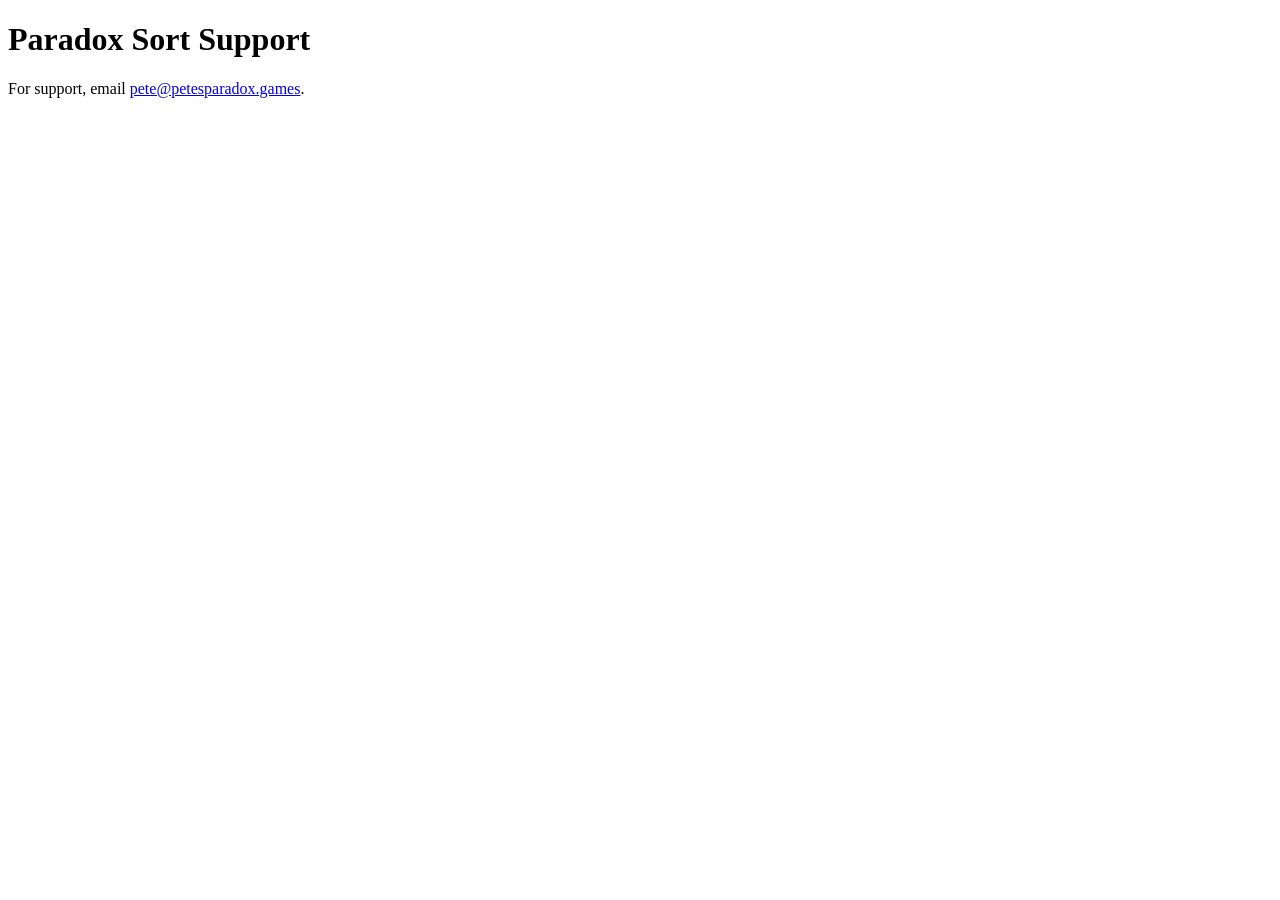
==== paradox-sort/index.html @ 42280510 "Create Paradox Sort support destination" ====
<!doctype html><html lang="en"><head><meta charset="utf-8"><title>Paradox Sort Support</title></head><body><h1>Paradox Sort Support</h1><p>For support, email <a href="mailto:pete@petesparadox.games">pete@petesparadox.games</a>.</p></body></html>
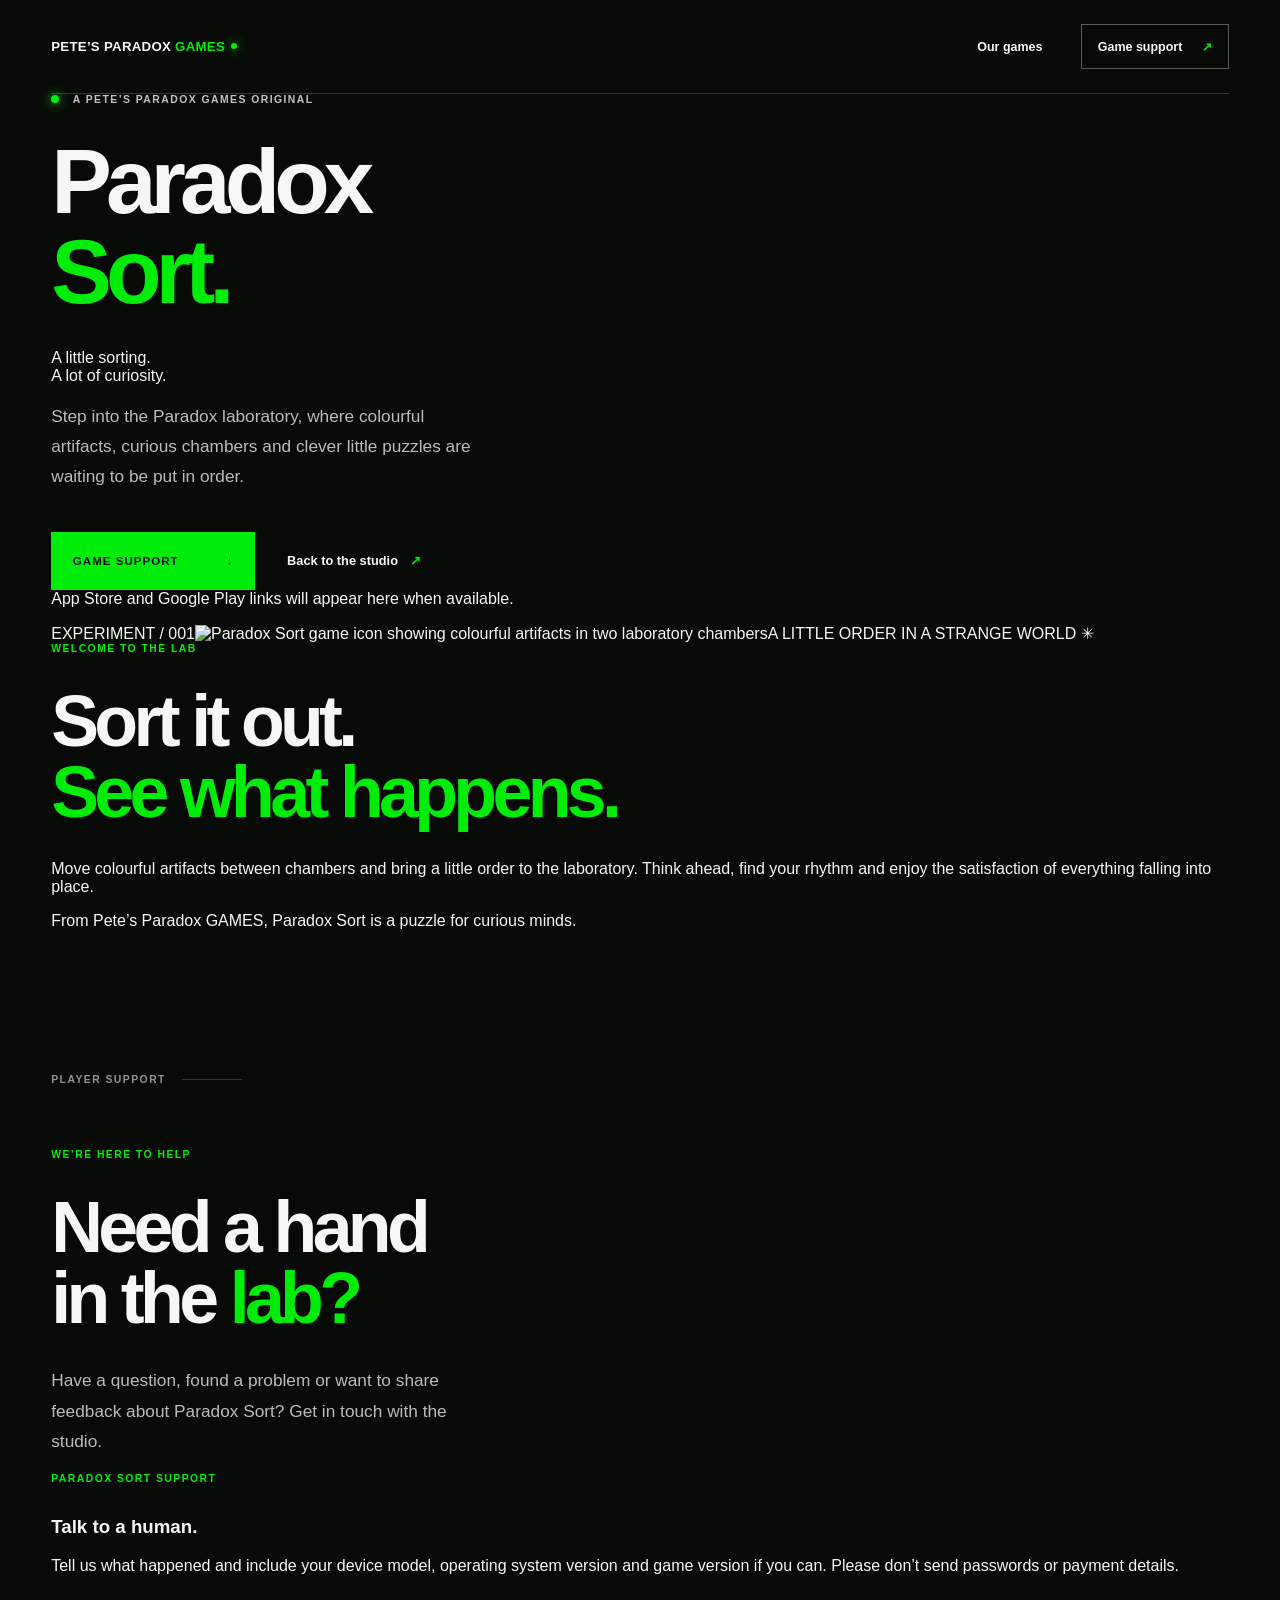
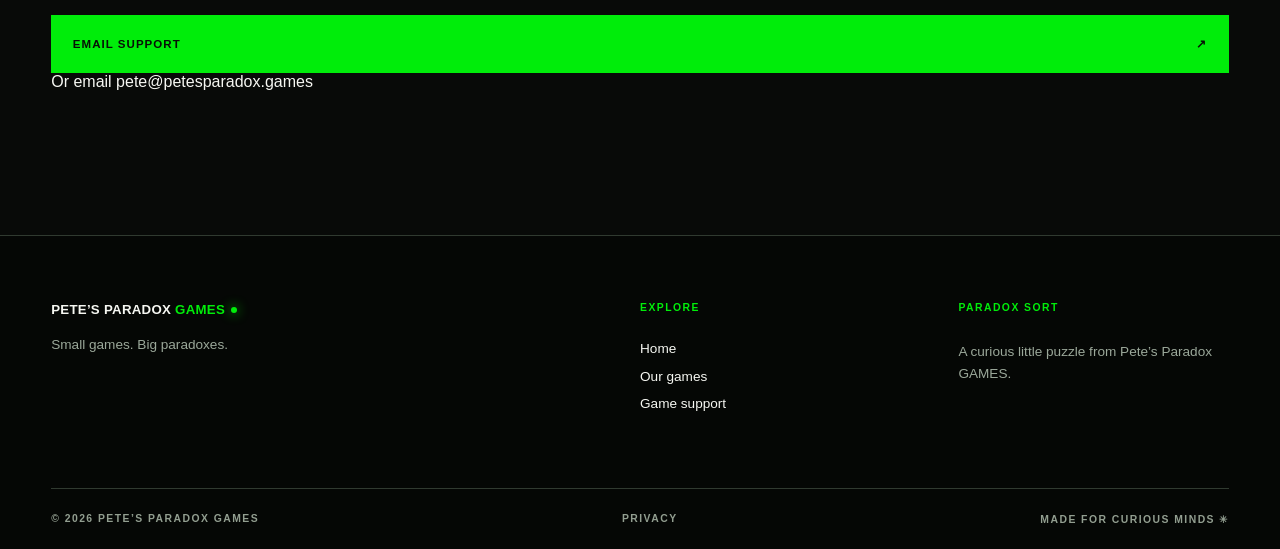
==== commit 6645d206: "Add Paradox Sort game and support page" ====
--- a/paradox-sort/index.html
+++ b/paradox-sort/index.html
@@ -1 +1,15 @@
-<!doctype html><html lang="en"><head><meta charset="utf-8"><title>Paradox Sort Support</title></head><body><h1>Paradox Sort Support</h1><p>For support, email <a href="mailto:pete@petesparadox.games">pete@petesparadox.games</a>.</p></body></html>
+<!doctype html>
+<html lang="en"><head>
+<meta charset="utf-8"><meta name="viewport" content="width=device-width,initial-scale=1">
+<title>Paradox Sort — Game &amp; Support | Pete’s Paradox GAMES</title>
+<meta name="description" content="Discover Paradox Sort, a colourful sorting puzzle game from Pete’s Paradox GAMES. Find game support and contact the studio.">
+<meta name="theme-color" content="#080a08"><link rel="canonical" href="https://petesparadox.games/paradox-sort/">
+<link rel="icon" type="image/png" sizes="192x192" href="/favicon.png"><link rel="apple-touch-icon" href="/apple-touch-icon.png">
+<meta property="og:type" content="website"><meta property="og:site_name" content="Pete’s Paradox GAMES"><meta property="og:title" content="Paradox Sort — Game &amp; Support"><meta property="og:description" content="A little sorting. A lot of curiosity. Discover Paradox Sort."><meta property="og:url" content="https://petesparadox.games/paradox-sort/"><meta property="og:image" content="https://petesparadox.games/paradox-sort-icon.png"><meta name="twitter:card" content="summary_large_image">
+<link rel="stylesheet" href="/style.css"><script src="/app.js" defer></script></head>
+<body><a class="skip" href="#main">Skip to content</a>
+<header class="header wrap"><a class="brand" href="/" aria-label="Pete’s Paradox GAMES, home">PETE’S PARADOX <span>GAMES</span><i aria-hidden="true"></i></a><nav aria-label="Main navigation"><a href="/#games">Our games</a><a class="nav-contact" href="#support">Game support <span aria-hidden="true">↗</span></a></nav></header>
+<main id="main"><section class="game-hero wrap"><div class="game-hero-copy"><p class="eyebrow"><span class="dot"></span> A PETE’S PARADOX GAMES ORIGINAL</p><h1>Paradox<br><em>Sort.</em></h1><p class="game-tagline">A little sorting.<br>A lot of curiosity.</p><p class="section-copy">Step into the Paradox laboratory, where colourful artifacts, curious chambers and clever little puzzles are waiting to be put in order.</p><div class="hero-actions"><a class="button primary" href="#support">GAME SUPPORT <span aria-hidden="true">↓</span></a><a class="text-link" href="/#games">Back to the studio <span aria-hidden="true">↗</span></a></div><p class="store-note">App Store and Google Play links will appear here when available.</p></div><div class="game-art"><span class="game-art-label">EXPERIMENT / 001</span><img src="/paradox-sort-icon.png" width="1024" height="1024" alt="Paradox Sort game icon showing colourful artifacts in two laboratory chambers"><span class="game-art-bottom">A LITTLE ORDER IN A STRANGE WORLD <span aria-hidden="true">✳</span></span></div></section>
+<section class="game-about"><div class="wrap game-about-grid"><div><p class="eyebrow green">WELCOME TO THE LAB</p><h2>Sort it out.<br><em>See what happens.</em></h2></div><div class="game-description"><p>Move colourful artifacts between chambers and bring a little order to the laboratory. Think ahead, find your rhythm and enjoy the satisfaction of everything falling into place.</p><p>From Pete’s Paradox GAMES, Paradox Sort is a puzzle for curious minds.</p></div></div></section>
+<section id="support" class="section wrap support-grid"><div><div class="section-index"><span>PLAYER SUPPORT</span><span class="line"></span></div><p class="eyebrow green">WE’RE HERE TO HELP</p><h2>Need a hand<br>in the <em>lab?</em></h2><p class="section-copy">Have a question, found a problem or want to share feedback about Paradox Sort? Get in touch with the studio.</p></div><div class="support-card"><p class="eyebrow green">PARADOX SORT SUPPORT</p><h3>Talk to a human.</h3><p>Tell us what happened and include your device model, operating system version and game version if you can. Please don’t send passwords or payment details.</p><a class="button primary full" href="mailto:pete@petesparadox.games?subject=Paradox%20Sort%20Support">EMAIL SUPPORT <span aria-hidden="true">↗</span></a><p class="support-address">Or email <a href="mailto:pete@petesparadox.games">pete@petesparadox.games</a></p></div></section></main>
+<footer><div class="wrap footer-top"><div><a class="brand" href="/">PETE’S PARADOX <span>GAMES</span><i aria-hidden="true"></i></a><p>Small games. Big paradoxes.</p></div><div><p class="footer-label">EXPLORE</p><a href="/">Home</a><a href="/#games">Our games</a><a href="#support">Game support</a></div><div><p class="footer-label">PARADOX SORT</p><p class="muted">A curious little puzzle from Pete’s Paradox GAMES.</p></div></div><div class="wrap footer-bottom"><span>© 2026 PETE’S PARADOX GAMES</span><a href="/privacy.html">PRIVACY</a><span>MADE FOR CURIOUS MINDS ✳</span></div></footer></body></html>
--- a/style.css
+++ b/style.css
@@ -0,0 +1,16 @@
+:root{color-scheme:dark;--bg:#080a08;--panel:#111511;--ink:#f6f7f2;--muted:#a4ada2;--green:#00ed0a;--line:#303a30;--space:clamp(5rem,10vw,10rem);--ease:cubic-bezier(.2,.7,.2,1)}*{box-sizing:border-box}html{scroll-behavior:smooth}body{margin:0;background:var(--bg);color:var(--ink);font-family:Arial,Helvetica,sans-serif}a{color:inherit;text-decoration:none}button,input,textarea,select{font:inherit}a:focus-visible,button:focus-visible,input:focus-visible,textarea:focus-visible,select:focus-visible{outline:3px solid var(--green);outline-offset:4px}.skip{position:absolute;left:1rem;top:-5rem;background:var(--green);color:#000;padding:1rem;z-index:5}.skip:focus{top:1rem}.wrap{width:min(1400px,calc(100% - 8vw));margin:auto}.header{height:94px;display:flex;align-items:center;justify-content:space-between;border-bottom:1px solid var(--line);gap:2rem}.brand{font-weight:900;font-size:.83rem;letter-spacing:.02em;white-space:nowrap}.brand span{color:var(--green)}.brand i{display:inline-block;width:6px;height:6px;background:var(--green);border-radius:50%;margin:0 0 .1rem .4rem;box-shadow:0 0 12px var(--green)}nav{display:flex;align-items:center;gap:2.4rem;font-size:.78rem;font-weight:700}nav a{transition:color .2s}nav a:hover,.text-link:hover{color:var(--green)}.nav-contact{border:1px solid #526052;padding:.85rem 1rem}.nav-contact span{color:var(--green);margin-left:1rem}.hero{min-height:690px;display:grid;grid-template-columns:1fr 1.08fr;align-items:center;gap:3rem;position:relative;padding:5rem 0 7rem}.eyebrow,.section-index,.card-top,.hero-foot,.art-label,.art-bottom,.footer-label,.footer-bottom{font-size:.65rem;font-weight:800;letter-spacing:.14em}.eyebrow{color:#bdc7ba;margin:0 0 2rem}.dot{display:inline-block;width:8px;height:8px;background:var(--green);border-radius:50%;margin-right:.6rem;box-shadow:0 0 12px var(--green)}h1,h2,p{margin-top:0}h1,h2{letter-spacing:-.065em;line-height:.99;font-weight:900}h1{font-size:clamp(3.9rem,7.1vw,7.5rem);margin-bottom:2rem}h2{font-size:clamp(3.1rem,5.6vw,6.2rem);margin-bottom:2rem}h1 em,h2 em{font-style:normal;color:var(--green)}.lead{font-size:clamp(1.1rem,1.5vw,1.35rem);color:#bdc7ba;line-height:1.6}.hero-actions{display:flex;align-items:center;gap:2rem;margin-top:2.5rem;flex-wrap:wrap}.button{border:0;min-height:58px;padding:1rem 1.35rem;display:inline-flex;align-items:center;justify-content:space-between;gap:3rem;font-size:.72rem;letter-spacing:.09em;font-weight:900;cursor:pointer;transition:transform .2s var(--ease),box-shadow .2s}.button:hover{transform:translateY(-2px);box-shadow:0 0 25px #00ed0a40}.primary{background:var(--green);color:#071007}.text-link{font-size:.8rem;font-weight:700;transition:color .2s}.text-link span{margin-left:.5rem;color:var(--green)}.hero-art{position:relative;background:#000;border:1px solid #273327;box-shadow:0 0 80px #00ed0a0b;min-width:0}.hero-art:before,.hero-art:after{content:"";position:absolute;width:16px;height:16px;border-color:var(--green);z-index:1}.hero-art:before{top:-1px;left:-1px;border-top:2px solid;border-left:2px solid}.hero-art:after{bottom:-1px;right:-1px;border-bottom:2px solid;border-right:2px solid}.hero-art img{width:100%;height:auto;display:block}.art-label,.art-bottom{position:absolute;left:1.2rem;right:1.2rem;display:flex;justify-content:space-between;color:#748373;font-size:.55rem}.art-label{top:1.2rem}.art-label span:last-child{color:var(--green)}.art-bottom{bottom:1.2rem}.art-bottom span:last-child{color:var(--green);font-size:1.2rem}.hero-foot{position:absolute;bottom:2rem;left:0;right:0;display:flex;justify-content:space-between;color:#899487}.ticker{overflow:hidden;background:var(--green);color:#071007;padding:1rem 0;white-space:nowrap;font-size:.7rem;letter-spacing:.16em;font-weight:900}.ticker div{width:max-content;word-spacing:.3rem}.ticker b{font-size:1rem;margin:0 2.5rem}.section{padding-top:var(--space);padding-bottom:var(--space)}.section-index{display:flex;align-items:center;gap:1rem;color:#8b998a;margin-bottom:4rem}.line{height:1px;background:var(--line);width:60px}.green{color:var(--green)}.about{display:grid;grid-template-columns:.5fr 1.3fr .7fr;gap:3rem;align-items:start}.about-copy{padding-top:6rem;color:#b8c2b6;line-height:1.8;font-size:1.05rem}.about-copy .text-link{display:inline-block;color:var(--ink);margin-top:1rem}.newsletter{background:#101610;border-block:1px solid #243024}.newsletter-grid,.contact{display:grid;grid-template-columns:1fr 1fr;gap:clamp(3rem,10vw,10rem)}.section-copy{max-width:440px;color:#b5c0b3;font-size:1.08rem;line-height:1.75}.form-card{background:#0b0e0b;border:1px solid #344134;padding:clamp(1.5rem,3vw,2.8rem);align-self:start}.card-top{display:flex;justify-content:space-between;color:#90a08e;padding-bottom:1.5rem;border-bottom:1px solid var(--line);margin-bottom:2rem}.card-top span:last-child{color:var(--green);font-size:1rem}label{display:block;font-size:.76rem;font-weight:700;margin:1.1rem 0 .65rem}label span{font-weight:400;color:#899487}input,select,textarea{width:100%;border:1px solid #3b493a;background:#141a14;color:var(--ink);padding:1rem;border-radius:0}input::placeholder{color:#849081}textarea{resize:vertical}.full{width:100%;margin-top:1.5rem}.form-note,.status{color:#a6b2a3;font-size:.75rem;line-height:1.6;margin:1rem 0 0}.status:empty{display:none}.two{display:grid;grid-template-columns:1fr 1fr;gap:1rem}.trap{position:absolute;left:-10000px;width:1px;height:1px;overflow:hidden}.contact-mark{font-size:8rem;color:var(--green);line-height:1;margin-top:3rem}.contact-card{background:#101510}footer{background:#050705;border-top:1px solid var(--line)}.footer-top{display:grid;grid-template-columns:2fr 1fr 1fr;gap:3rem;padding-top:4rem;padding-bottom:4rem}.footer-top p{color:#9ba89a;font-size:.85rem;line-height:1.6;margin-top:1rem}.footer-top a:not(.brand){display:block;font-size:.85rem;margin:.8rem 0}.footer-top .footer-label{color:var(--green);font-size:.65rem;margin:0 0 1.5rem}.footer-bottom{border-top:1px solid var(--line);display:flex;justify-content:space-between;gap:1rem;padding-top:1.5rem;padding-bottom:1.5rem;color:#929e90}.privacy{max-width:900px}.privacy h1{font-size:clamp(4rem,9vw,7rem)}.prose{max-width:700px;color:#bdc7ba;line-height:1.8}.prose h2{font-size:1.5rem;letter-spacing:-.02em;color:var(--ink);margin:2.5rem 0 .8rem}@media(max-width:850px){.header{height:80px}nav{gap:1rem}nav a:not(.nav-contact){display:none}.hero{grid-template-columns:1fr;min-height:0;gap:3rem;padding:5rem 0 6rem}.hero-art{max-width:650px}.hero-foot span:nth-child(2){display:none}.about{grid-template-columns:1fr;gap:0}.about .section-index{margin-bottom:3rem}.about-copy{padding-top:1rem;max-width:560px}.newsletter-grid,.contact{grid-template-columns:1fr;gap:3rem}.contact-mark{display:none}.footer-top{grid-template-columns:1fr 1fr}.footer-top>div:first-child{grid-column:1/-1}}@media(max-width:480px){.wrap{width:calc(100% - 2.5rem)}.brand{font-size:.68rem}.nav-contact{padding:.7rem;font-size:.65rem}.nav-contact span{margin-left:.3rem}h1{font-size:clamp(3.2rem,13vw,4.8rem)}h2{font-size:clamp(3rem,12vw,4.5rem)}.hero{padding-top:4rem}.hero-actions{gap:1.5rem}.hero-foot{font-size:.55rem}.art-label,.art-bottom{font-size:.45rem}.two{grid-template-columns:1fr;gap:0}.footer-bottom{font-size:.55rem;flex-wrap:wrap}.footer-bottom span:last-child{display:none}}@media(prefers-reduced-motion:reduce){html{scroll-behavior:auto}*,*:before,*:after{transition:none!important;animation:none!important}}
+
+/* Motion decorates the approved logo as a whole, without altering its artwork. */
+@media (prefers-reduced-motion: no-preference) {
+  .hero-art { animation: signal-glow 4s ease-in-out infinite; }
+  .hero-art img { animation: logo-breathe 4s ease-in-out infinite; }
+  .art-bottom span:last-child { display: inline-block; animation: signal-spin 12s linear infinite; }
+  .ticker .ticker-track { animation: ticker-roll 28s linear infinite; }
+  .ticker:hover .ticker-track { animation-play-state: paused; }
+}
+.ticker .ticker-track { display: flex; width: max-content; }
+.ticker .ticker-group { display: block; flex: none; }
+@keyframes logo-breathe { 0%, 100% { transform: scale(1); } 50% { transform: scale(1.035); } }
+@keyframes signal-glow { 0%, 100% { box-shadow: 0 0 40px rgba(0,237,10,.04); border-color: #273327; } 50% { box-shadow: 0 0 65px rgba(0,237,10,.19); border-color: #286a2a; } }
+@keyframes signal-spin { to { transform: rotate(360deg); } }
+@keyframes ticker-roll { to { transform: translateX(-50%); } }
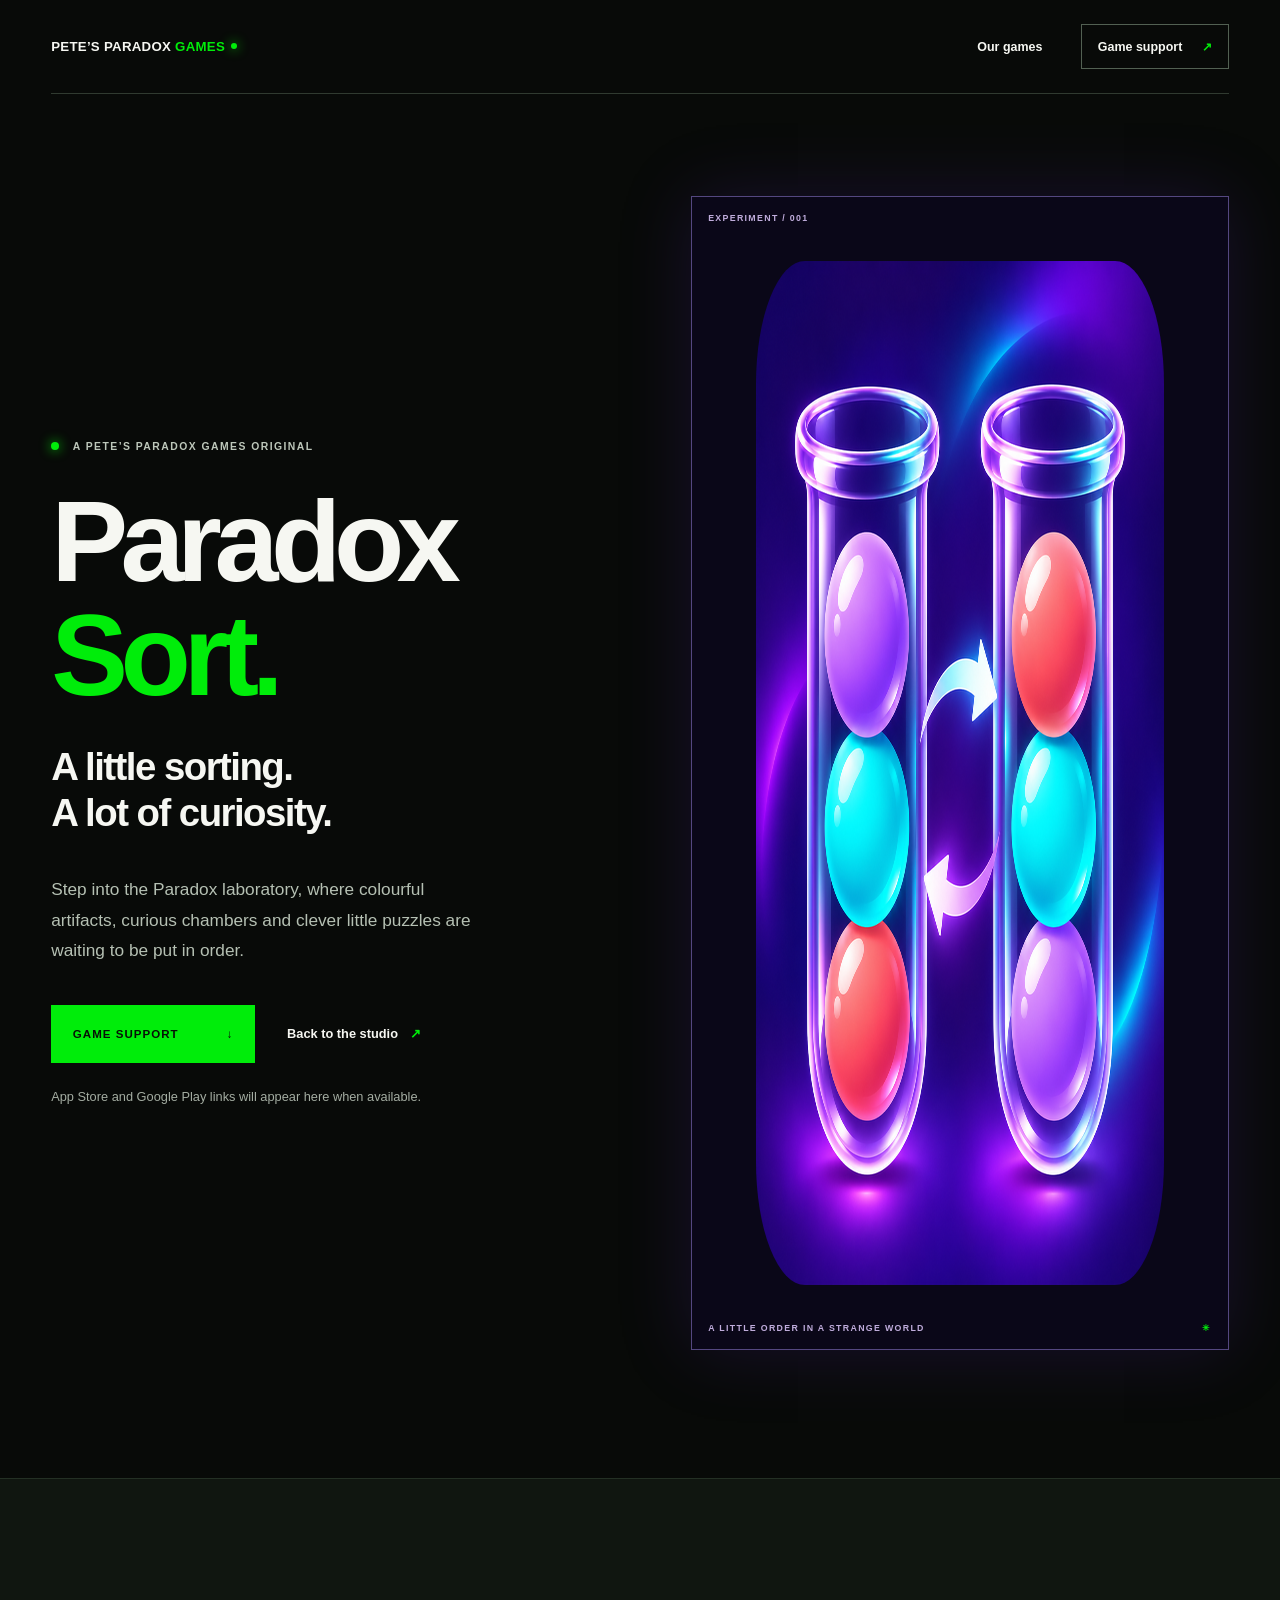
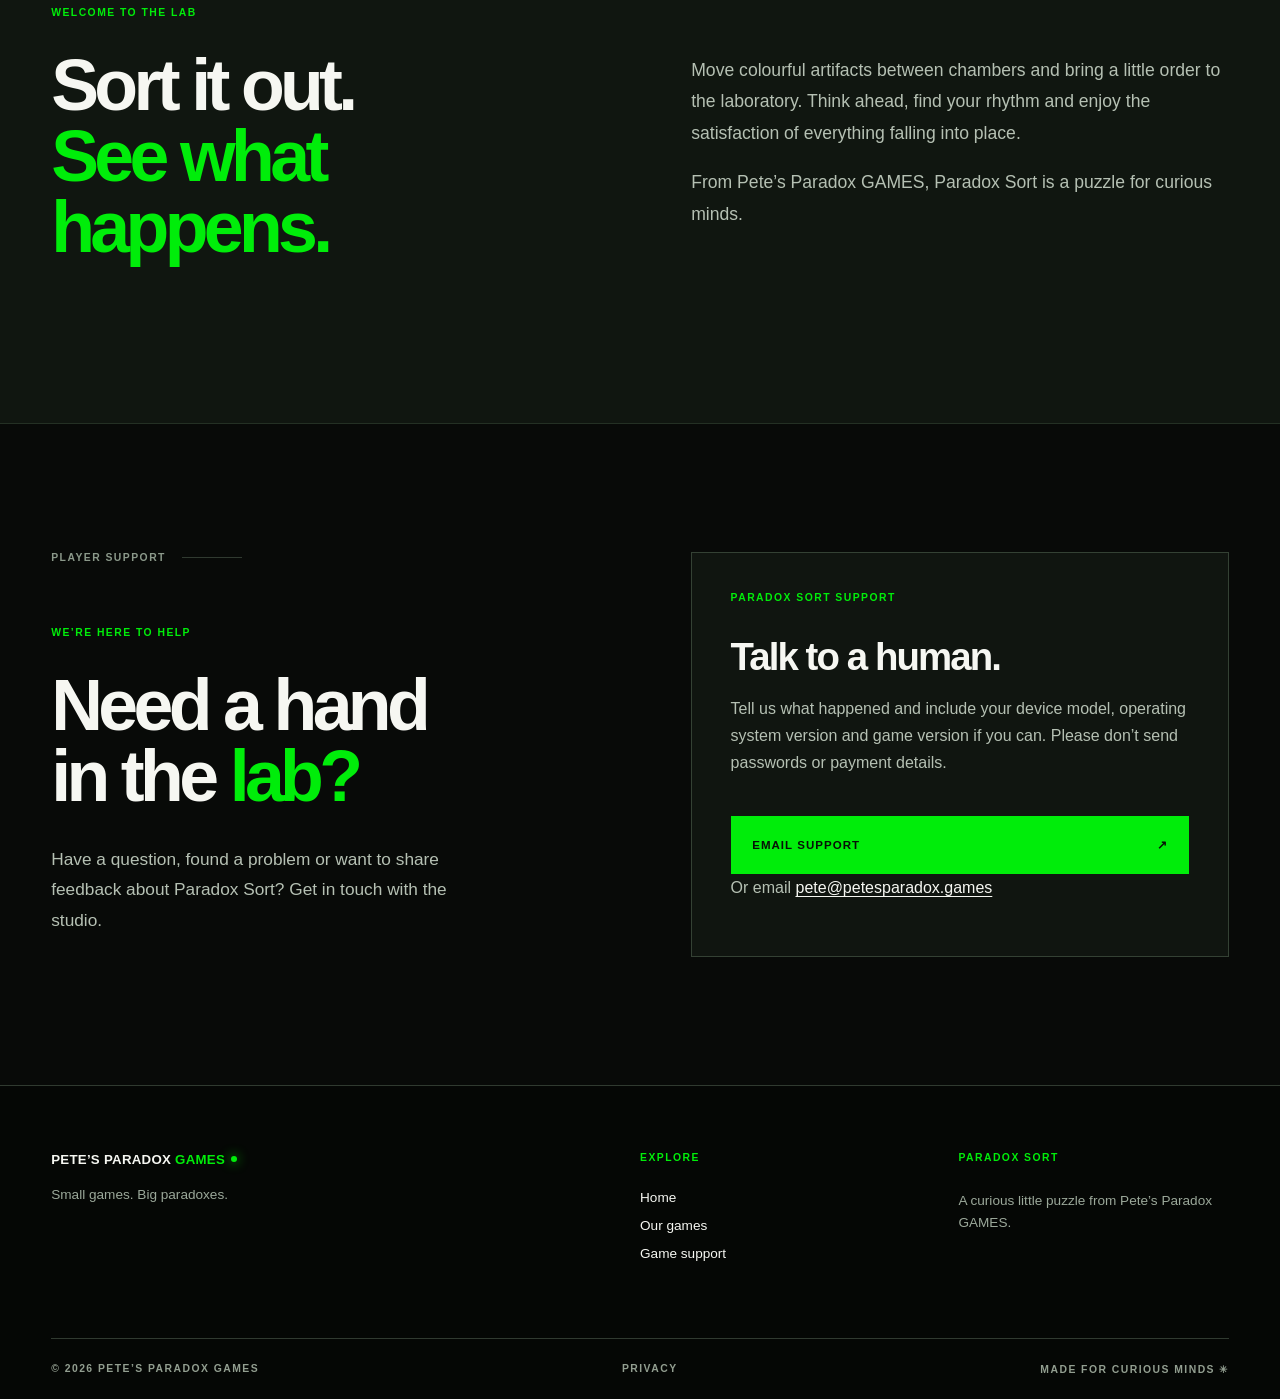
==== commit 46902bc3: "Refresh game page styling" ====
--- a/paradox-sort/index.html
+++ b/paradox-sort/index.html
@@ -6,7 +6,7 @@
 <meta name="theme-color" content="#080a08"><link rel="canonical" href="https://petesparadox.games/paradox-sort/">
 <link rel="icon" type="image/png" sizes="192x192" href="/favicon.png"><link rel="apple-touch-icon" href="/apple-touch-icon.png">
 <meta property="og:type" content="website"><meta property="og:site_name" content="Pete’s Paradox GAMES"><meta property="og:title" content="Paradox Sort — Game &amp; Support"><meta property="og:description" content="A little sorting. A lot of curiosity. Discover Paradox Sort."><meta property="og:url" content="https://petesparadox.games/paradox-sort/"><meta property="og:image" content="https://petesparadox.games/paradox-sort-icon.png"><meta name="twitter:card" content="summary_large_image">
-<link rel="stylesheet" href="/style.css"><script src="/app.js" defer></script></head>
+<link rel="stylesheet" href="/style.css?v=paradox-sort-1"><script src="/app.js" defer></script></head>
 <body><a class="skip" href="#main">Skip to content</a>
 <header class="header wrap"><a class="brand" href="/" aria-label="Pete’s Paradox GAMES, home">PETE’S PARADOX <span>GAMES</span><i aria-hidden="true"></i></a><nav aria-label="Main navigation"><a href="/#games">Our games</a><a class="nav-contact" href="#support">Game support <span aria-hidden="true">↗</span></a></nav></header>
 <main id="main"><section class="game-hero wrap"><div class="game-hero-copy"><p class="eyebrow"><span class="dot"></span> A PETE’S PARADOX GAMES ORIGINAL</p><h1>Paradox<br><em>Sort.</em></h1><p class="game-tagline">A little sorting.<br>A lot of curiosity.</p><p class="section-copy">Step into the Paradox laboratory, where colourful artifacts, curious chambers and clever little puzzles are waiting to be put in order.</p><div class="hero-actions"><a class="button primary" href="#support">GAME SUPPORT <span aria-hidden="true">↓</span></a><a class="text-link" href="/#games">Back to the studio <span aria-hidden="true">↗</span></a></div><p class="store-note">App Store and Google Play links will appear here when available.</p></div><div class="game-art"><span class="game-art-label">EXPERIMENT / 001</span><img src="/paradox-sort-icon.png" width="1024" height="1024" alt="Paradox Sort game icon showing colourful artifacts in two laboratory chambers"><span class="game-art-bottom">A LITTLE ORDER IN A STRANGE WORLD <span aria-hidden="true">✳</span></span></div></section>
--- a/style.css
+++ b/style.css
@@ -14,3 +14,26 @@
 @keyframes signal-glow { 0%, 100% { box-shadow: 0 0 40px rgba(0,237,10,.04); border-color: #273327; } 50% { box-shadow: 0 0 65px rgba(0,237,10,.19); border-color: #286a2a; } }
 @keyframes signal-spin { to { transform: rotate(360deg); } }
 @keyframes ticker-roll { to { transform: translateX(-50%); } }
+
+/* Paradox Sort feature and support page */
+.games-feature { border-top:1px solid var(--line); }
+.games-card { display:grid; grid-template-columns:minmax(180px, .65fr) 1.35fr; gap:clamp(2rem,6vw,6rem); align-items:center; background:#101510; border:1px solid #344134; padding:clamp(1.4rem,3vw,3rem); }
+.games-card img { display:block; width:100%; max-width:330px; border-radius:12%; }
+.games-card h2 { margin-bottom:1rem; }
+.games-card p:not(.eyebrow) { color:#b5c0b3; line-height:1.7; max-width:560px; }
+.game-hero { display:grid; grid-template-columns:1fr 1fr; gap:clamp(3rem,8vw,8rem); align-items:center; padding-top:clamp(4rem,8vw,8rem); padding-bottom:var(--space); }
+.game-hero h1 { font-size:clamp(4.5rem,9vw,9rem); }
+.game-tagline { font-size:clamp(1.6rem,3vw,2.5rem); font-weight:800; letter-spacing:-.04em; line-height:1.2; }
+.game-art { position:relative; background:#0a0718; border:1px solid #544780; padding:clamp(2.5rem,5vw,4rem); box-shadow:0 0 70px #6a31e42b; }
+.game-art img { display:block; width:100%; max-width:500px; margin:auto; border-radius:12%; }
+.game-art-label,.game-art-bottom { position:absolute; left:1rem; right:1rem; font-size:.55rem; letter-spacing:.15em; font-weight:800; color:#c0addc; }
+.game-art-label { top:1rem; }.game-art-bottom { bottom:1rem; display:flex; justify-content:space-between; }.game-art-bottom span { color:var(--green); }
+.store-note { color:#a4ada2; font-size:.8rem; line-height:1.5; margin:1.5rem 0 0; }
+.game-about { background:#101610; border-block:1px solid #243024; padding:var(--space) 0; }
+.game-about-grid,.support-grid { display:grid; grid-template-columns:1fr 1fr; gap:clamp(3rem,8vw,8rem); }
+.game-description { color:#b5c0b3; font-size:1.1rem; line-height:1.8; align-self:center; }
+.support-card { background:#101510; border:1px solid #344134; padding:clamp(1.5rem,3vw,3rem); align-self:start; }
+.support-card h3 { font-size:clamp(2rem,3vw,3rem); letter-spacing:-.05em; margin:0 0 1rem; }.support-card p:not(.eyebrow) { color:#b5c0b3; line-height:1.7; }
+.support-address a { color:var(--ink); text-decoration:underline; text-underline-offset:.2em; overflow-wrap:anywhere; }
+@media(max-width:850px) { .game-hero,.game-about-grid,.support-grid { grid-template-columns:1fr; } .game-art { max-width:600px; } }
+@media(max-width:600px) { .games-card { grid-template-columns:1fr; }.games-card img { max-width:220px; }.game-hero h1 { font-size:clamp(4rem,17vw,7rem); } }
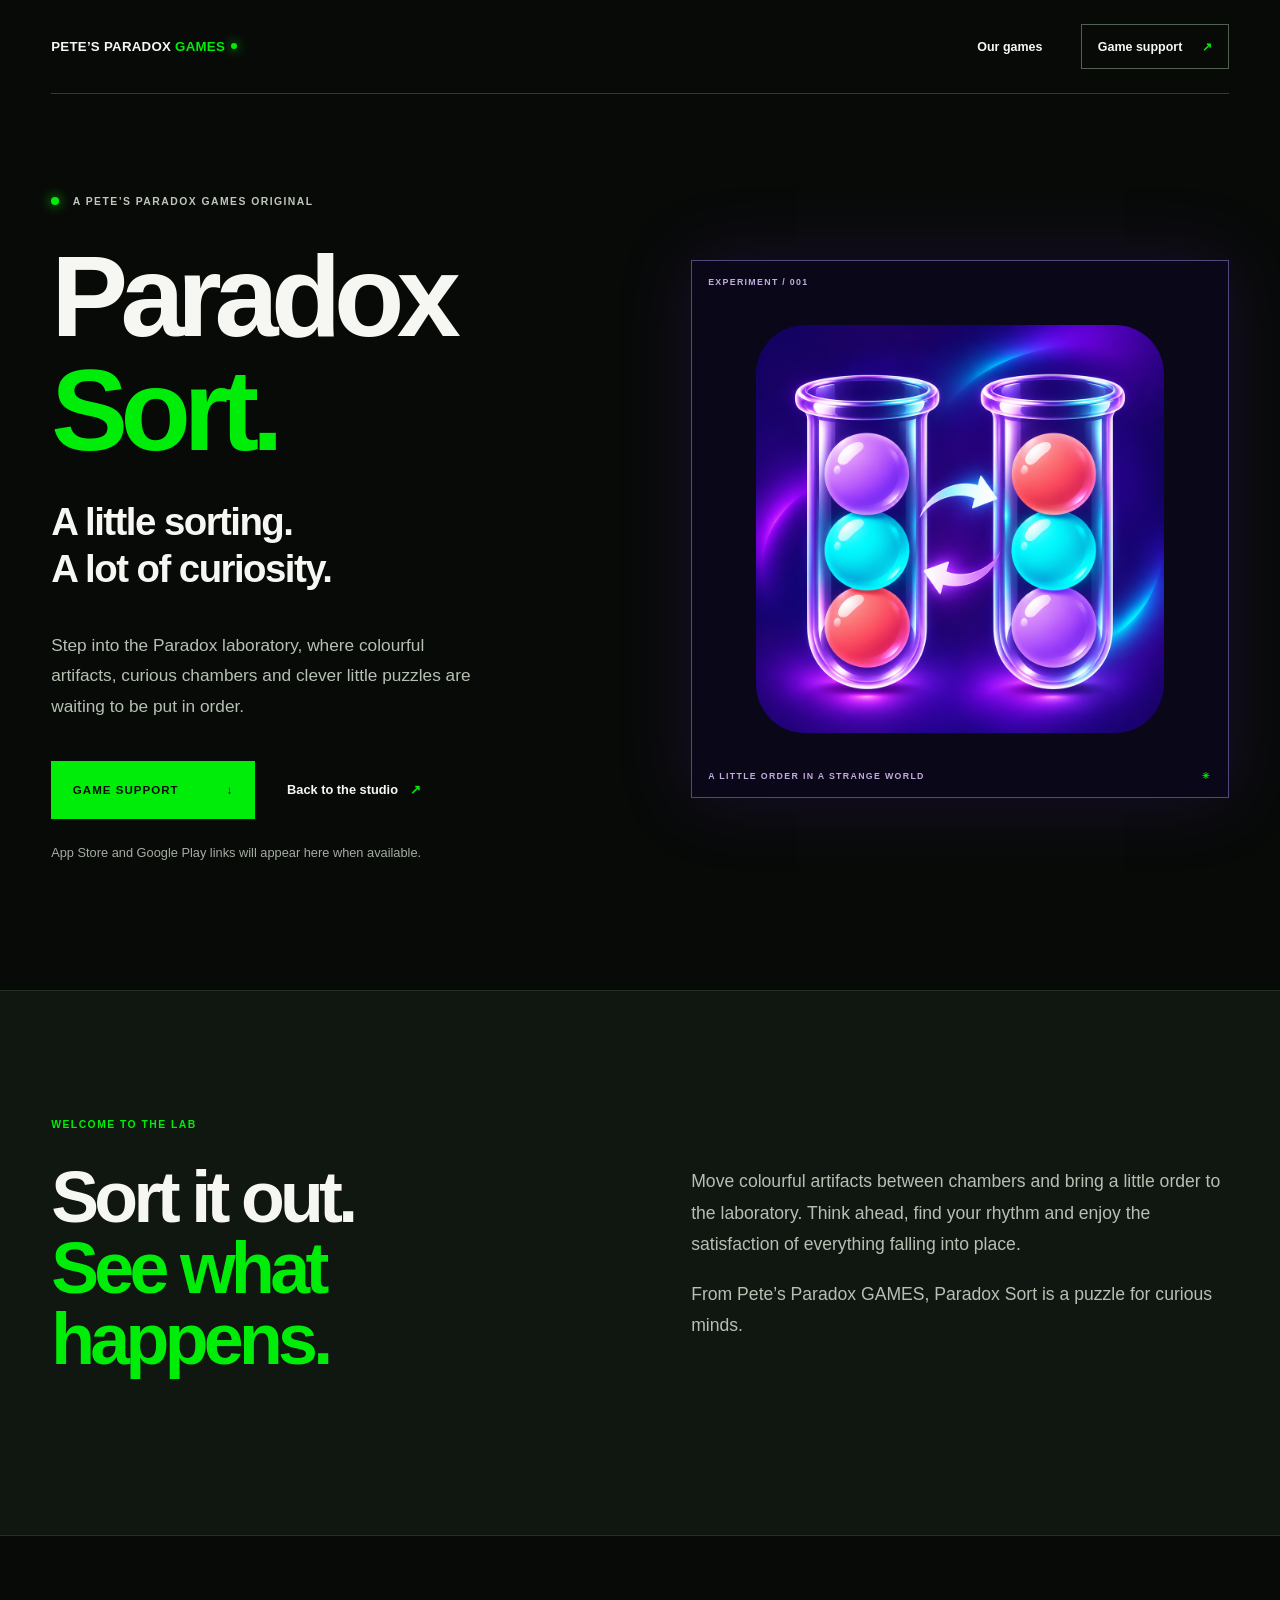
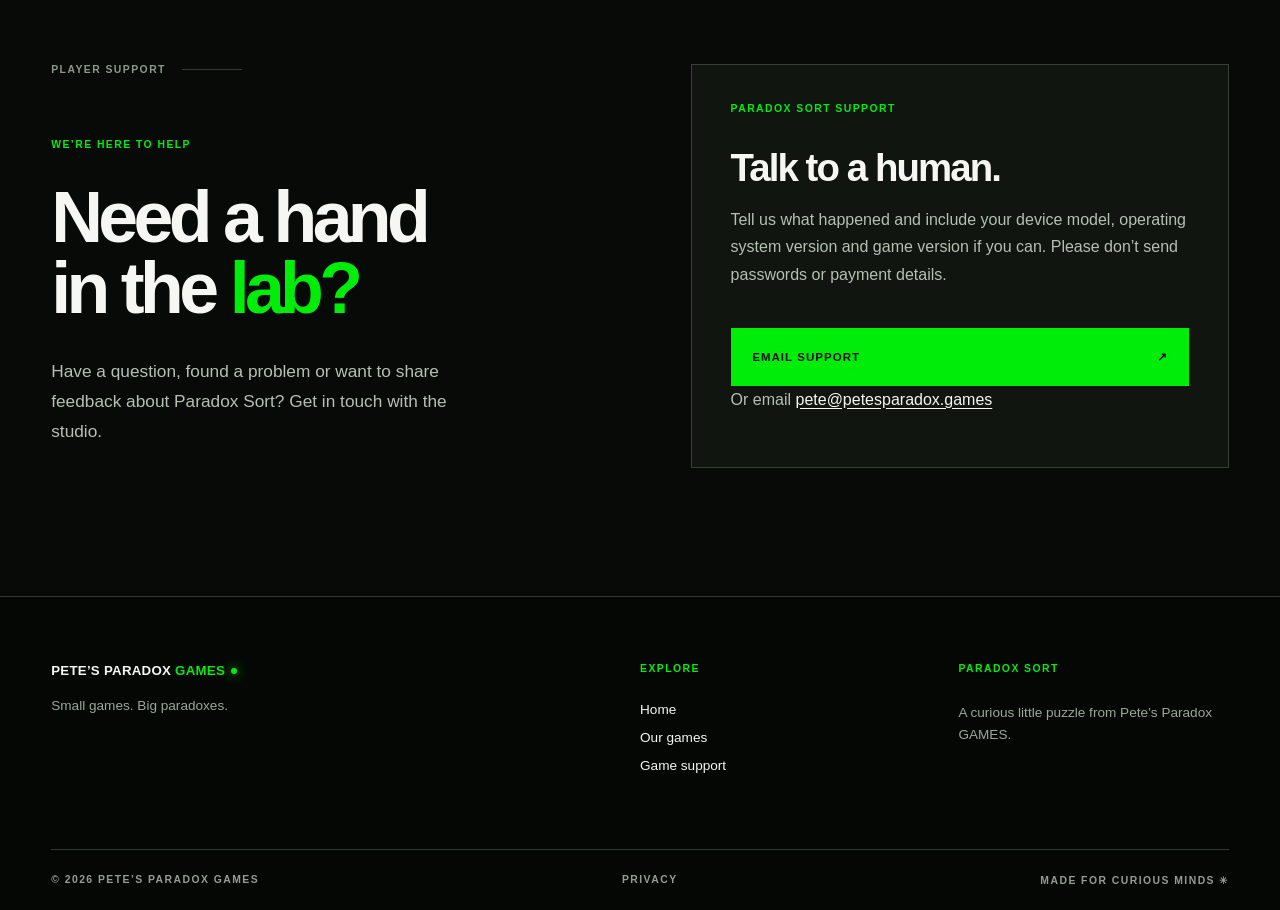
==== commit d3bd0030: "Fix game artwork proportions" ====
--- a/paradox-sort/index.html
+++ b/paradox-sort/index.html
@@ -9,7 +9,7 @@
 <link rel="stylesheet" href="/style.css?v=paradox-sort-1"><script src="/app.js" defer></script></head>
 <body><a class="skip" href="#main">Skip to content</a>
 <header class="header wrap"><a class="brand" href="/" aria-label="Pete’s Paradox GAMES, home">PETE’S PARADOX <span>GAMES</span><i aria-hidden="true"></i></a><nav aria-label="Main navigation"><a href="/#games">Our games</a><a class="nav-contact" href="#support">Game support <span aria-hidden="true">↗</span></a></nav></header>
-<main id="main"><section class="game-hero wrap"><div class="game-hero-copy"><p class="eyebrow"><span class="dot"></span> A PETE’S PARADOX GAMES ORIGINAL</p><h1>Paradox<br><em>Sort.</em></h1><p class="game-tagline">A little sorting.<br>A lot of curiosity.</p><p class="section-copy">Step into the Paradox laboratory, where colourful artifacts, curious chambers and clever little puzzles are waiting to be put in order.</p><div class="hero-actions"><a class="button primary" href="#support">GAME SUPPORT <span aria-hidden="true">↓</span></a><a class="text-link" href="/#games">Back to the studio <span aria-hidden="true">↗</span></a></div><p class="store-note">App Store and Google Play links will appear here when available.</p></div><div class="game-art"><span class="game-art-label">EXPERIMENT / 001</span><img src="/paradox-sort-icon.png" width="1024" height="1024" alt="Paradox Sort game icon showing colourful artifacts in two laboratory chambers"><span class="game-art-bottom">A LITTLE ORDER IN A STRANGE WORLD <span aria-hidden="true">✳</span></span></div></section>
+<main id="main"><section class="game-hero wrap"><div class="game-hero-copy"><p class="eyebrow"><span class="dot"></span> A PETE’S PARADOX GAMES ORIGINAL</p><h1>Paradox<br><em>Sort.</em></h1><p class="game-tagline">A little sorting.<br>A lot of curiosity.</p><p class="section-copy">Step into the Paradox laboratory, where colourful artifacts, curious chambers and clever little puzzles are waiting to be put in order.</p><div class="hero-actions"><a class="button primary" href="#support">GAME SUPPORT <span aria-hidden="true">↓</span></a><a class="text-link" href="/#games">Back to the studio <span aria-hidden="true">↗</span></a></div><p class="store-note">App Store and Google Play links will appear here when available.</p></div><div class="game-art"><span class="game-art-label">EXPERIMENT / 001</span><img src="/paradox-sort-icon.png" width="1024" height="1024" style="height:auto" alt="Paradox Sort game icon showing colourful artifacts in two laboratory chambers"><span class="game-art-bottom">A LITTLE ORDER IN A STRANGE WORLD <span aria-hidden="true">✳</span></span></div></section>
 <section class="game-about"><div class="wrap game-about-grid"><div><p class="eyebrow green">WELCOME TO THE LAB</p><h2>Sort it out.<br><em>See what happens.</em></h2></div><div class="game-description"><p>Move colourful artifacts between chambers and bring a little order to the laboratory. Think ahead, find your rhythm and enjoy the satisfaction of everything falling into place.</p><p>From Pete’s Paradox GAMES, Paradox Sort is a puzzle for curious minds.</p></div></div></section>
 <section id="support" class="section wrap support-grid"><div><div class="section-index"><span>PLAYER SUPPORT</span><span class="line"></span></div><p class="eyebrow green">WE’RE HERE TO HELP</p><h2>Need a hand<br>in the <em>lab?</em></h2><p class="section-copy">Have a question, found a problem or want to share feedback about Paradox Sort? Get in touch with the studio.</p></div><div class="support-card"><p class="eyebrow green">PARADOX SORT SUPPORT</p><h3>Talk to a human.</h3><p>Tell us what happened and include your device model, operating system version and game version if you can. Please don’t send passwords or payment details.</p><a class="button primary full" href="mailto:pete@petesparadox.games?subject=Paradox%20Sort%20Support">EMAIL SUPPORT <span aria-hidden="true">↗</span></a><p class="support-address">Or email <a href="mailto:pete@petesparadox.games">pete@petesparadox.games</a></p></div></section></main>
 <footer><div class="wrap footer-top"><div><a class="brand" href="/">PETE’S PARADOX <span>GAMES</span><i aria-hidden="true"></i></a><p>Small games. Big paradoxes.</p></div><div><p class="footer-label">EXPLORE</p><a href="/">Home</a><a href="/#games">Our games</a><a href="#support">Game support</a></div><div><p class="footer-label">PARADOX SORT</p><p class="muted">A curious little puzzle from Pete’s Paradox GAMES.</p></div></div><div class="wrap footer-bottom"><span>© 2026 PETE’S PARADOX GAMES</span><a href="/privacy.html">PRIVACY</a><span>MADE FOR CURIOUS MINDS ✳</span></div></footer></body></html>
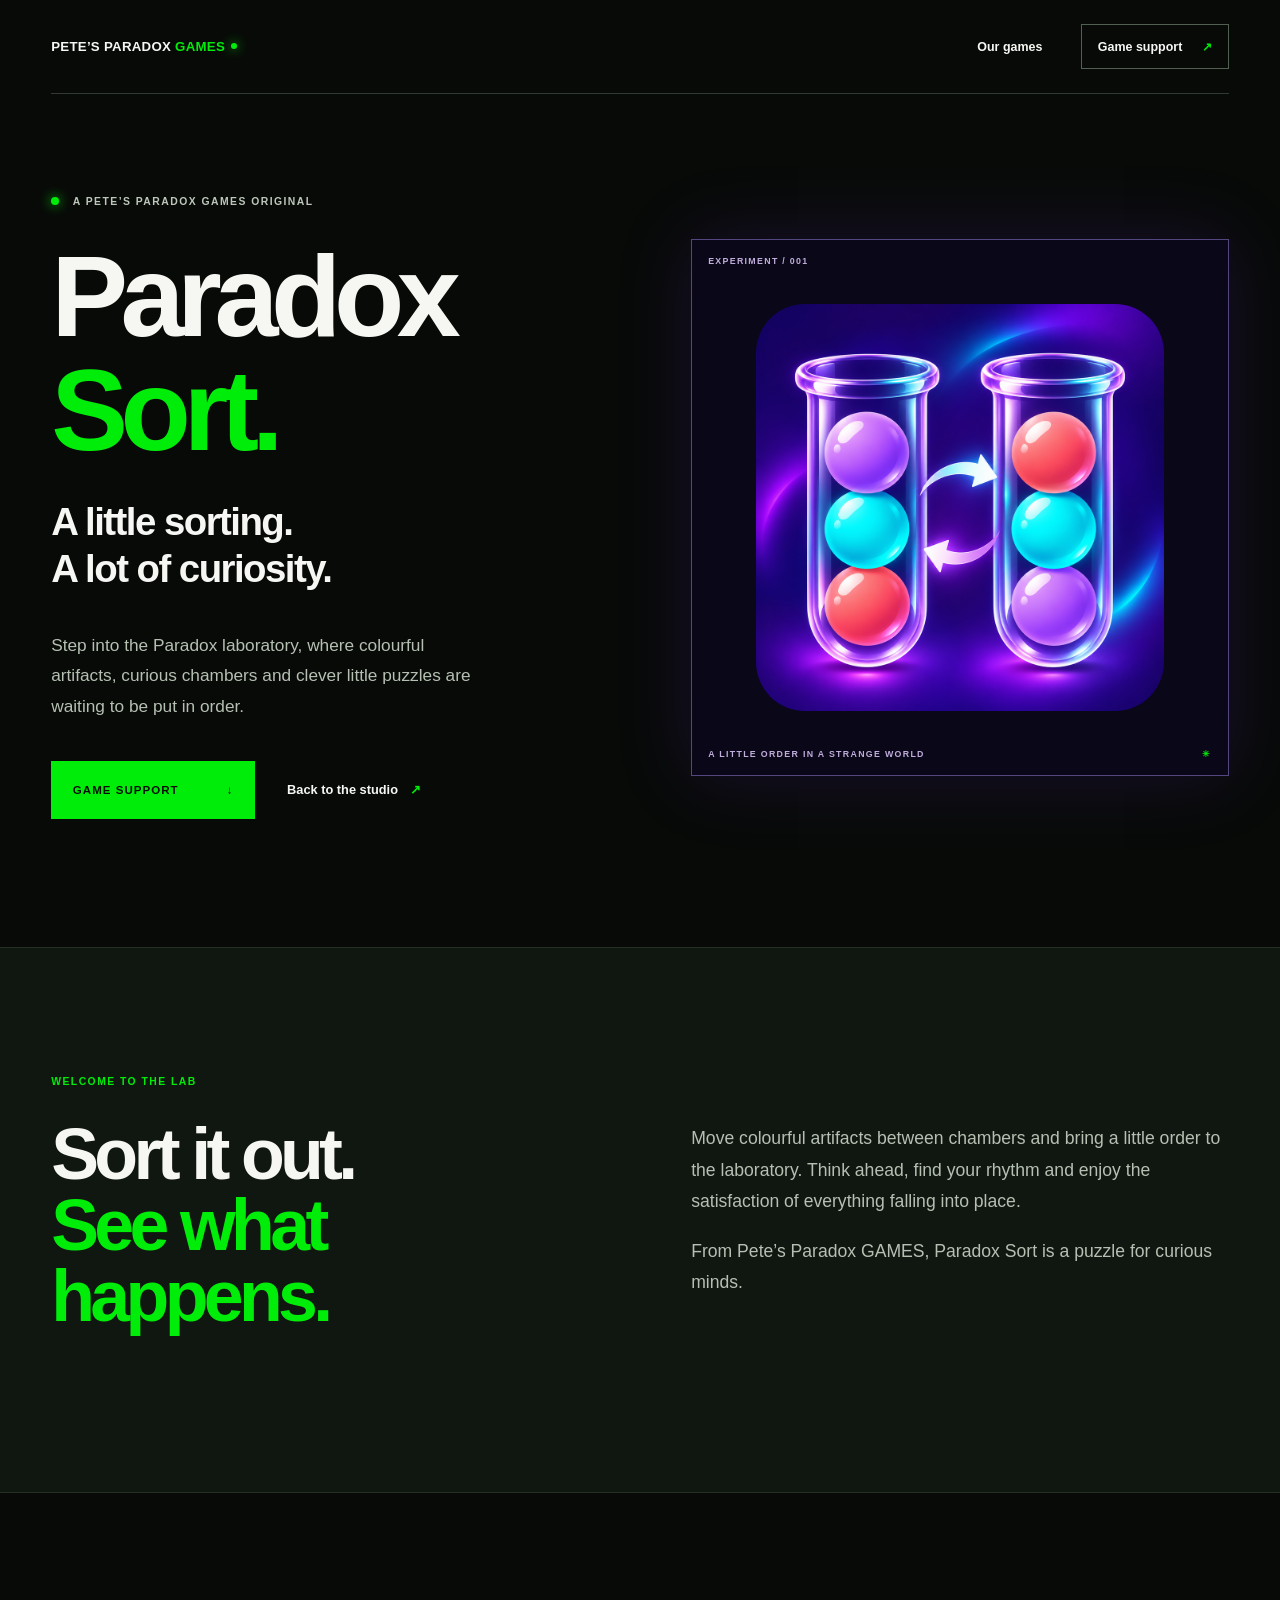
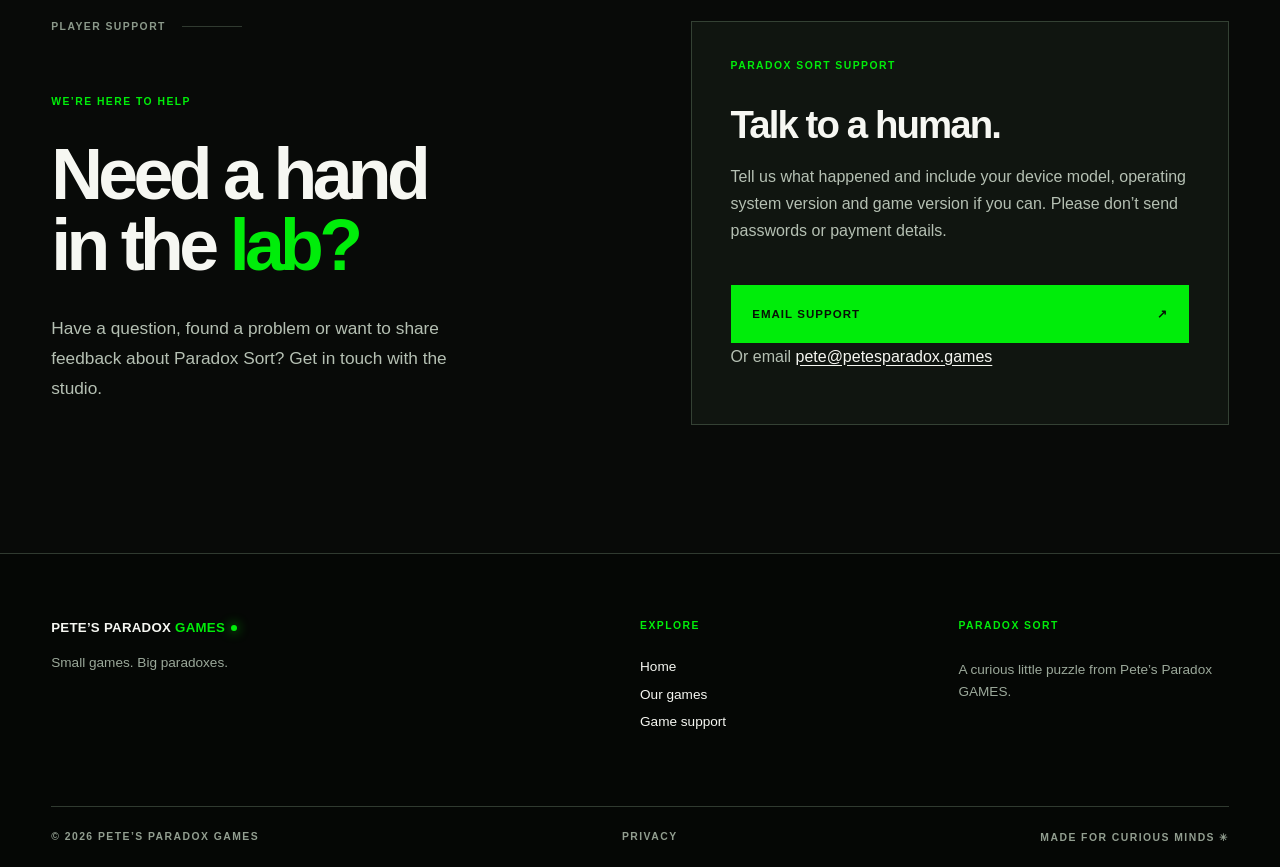
==== commit bc83f78b: "Remove store placeholder on game page" ====
--- a/paradox-sort/index.html
+++ b/paradox-sort/index.html
@@ -9,7 +9,7 @@
 <link rel="stylesheet" href="/style.css?v=paradox-sort-1"><script src="/app.js" defer></script></head>
 <body><a class="skip" href="#main">Skip to content</a>
 <header class="header wrap"><a class="brand" href="/" aria-label="Pete’s Paradox GAMES, home">PETE’S PARADOX <span>GAMES</span><i aria-hidden="true"></i></a><nav aria-label="Main navigation"><a href="/#games">Our games</a><a class="nav-contact" href="#support">Game support <span aria-hidden="true">↗</span></a></nav></header>
-<main id="main"><section class="game-hero wrap"><div class="game-hero-copy"><p class="eyebrow"><span class="dot"></span> A PETE’S PARADOX GAMES ORIGINAL</p><h1>Paradox<br><em>Sort.</em></h1><p class="game-tagline">A little sorting.<br>A lot of curiosity.</p><p class="section-copy">Step into the Paradox laboratory, where colourful artifacts, curious chambers and clever little puzzles are waiting to be put in order.</p><div class="hero-actions"><a class="button primary" href="#support">GAME SUPPORT <span aria-hidden="true">↓</span></a><a class="text-link" href="/#games">Back to the studio <span aria-hidden="true">↗</span></a></div><p class="store-note">App Store and Google Play links will appear here when available.</p></div><div class="game-art"><span class="game-art-label">EXPERIMENT / 001</span><img src="/paradox-sort-icon.png" width="1024" height="1024" style="height:auto" alt="Paradox Sort game icon showing colourful artifacts in two laboratory chambers"><span class="game-art-bottom">A LITTLE ORDER IN A STRANGE WORLD <span aria-hidden="true">✳</span></span></div></section>
+<main id="main"><section class="game-hero wrap"><div class="game-hero-copy"><p class="eyebrow"><span class="dot"></span> A PETE’S PARADOX GAMES ORIGINAL</p><h1>Paradox<br><em>Sort.</em></h1><p class="game-tagline">A little sorting.<br>A lot of curiosity.</p><p class="section-copy">Step into the Paradox laboratory, where colourful artifacts, curious chambers and clever little puzzles are waiting to be put in order.</p><div class="hero-actions"><a class="button primary" href="#support">GAME SUPPORT <span aria-hidden="true">↓</span></a><a class="text-link" href="/#games">Back to the studio <span aria-hidden="true">↗</span></a></div></div><div class="game-art"><span class="game-art-label">EXPERIMENT / 001</span><img src="/paradox-sort-icon.png" width="1024" height="1024" style="height:auto" alt="Paradox Sort game icon showing colourful artifacts in two laboratory chambers"><span class="game-art-bottom">A LITTLE ORDER IN A STRANGE WORLD <span aria-hidden="true">✳</span></span></div></section>
 <section class="game-about"><div class="wrap game-about-grid"><div><p class="eyebrow green">WELCOME TO THE LAB</p><h2>Sort it out.<br><em>See what happens.</em></h2></div><div class="game-description"><p>Move colourful artifacts between chambers and bring a little order to the laboratory. Think ahead, find your rhythm and enjoy the satisfaction of everything falling into place.</p><p>From Pete’s Paradox GAMES, Paradox Sort is a puzzle for curious minds.</p></div></div></section>
 <section id="support" class="section wrap support-grid"><div><div class="section-index"><span>PLAYER SUPPORT</span><span class="line"></span></div><p class="eyebrow green">WE’RE HERE TO HELP</p><h2>Need a hand<br>in the <em>lab?</em></h2><p class="section-copy">Have a question, found a problem or want to share feedback about Paradox Sort? Get in touch with the studio.</p></div><div class="support-card"><p class="eyebrow green">PARADOX SORT SUPPORT</p><h3>Talk to a human.</h3><p>Tell us what happened and include your device model, operating system version and game version if you can. Please don’t send passwords or payment details.</p><a class="button primary full" href="mailto:pete@petesparadox.games?subject=Paradox%20Sort%20Support">EMAIL SUPPORT <span aria-hidden="true">↗</span></a><p class="support-address">Or email <a href="mailto:pete@petesparadox.games">pete@petesparadox.games</a></p></div></section></main>
 <footer><div class="wrap footer-top"><div><a class="brand" href="/">PETE’S PARADOX <span>GAMES</span><i aria-hidden="true"></i></a><p>Small games. Big paradoxes.</p></div><div><p class="footer-label">EXPLORE</p><a href="/">Home</a><a href="/#games">Our games</a><a href="#support">Game support</a></div><div><p class="footer-label">PARADOX SORT</p><p class="muted">A curious little puzzle from Pete’s Paradox GAMES.</p></div></div><div class="wrap footer-bottom"><span>© 2026 PETE’S PARADOX GAMES</span><a href="/privacy.html">PRIVACY</a><span>MADE FOR CURIOUS MINDS ✳</span></div></footer></body></html>
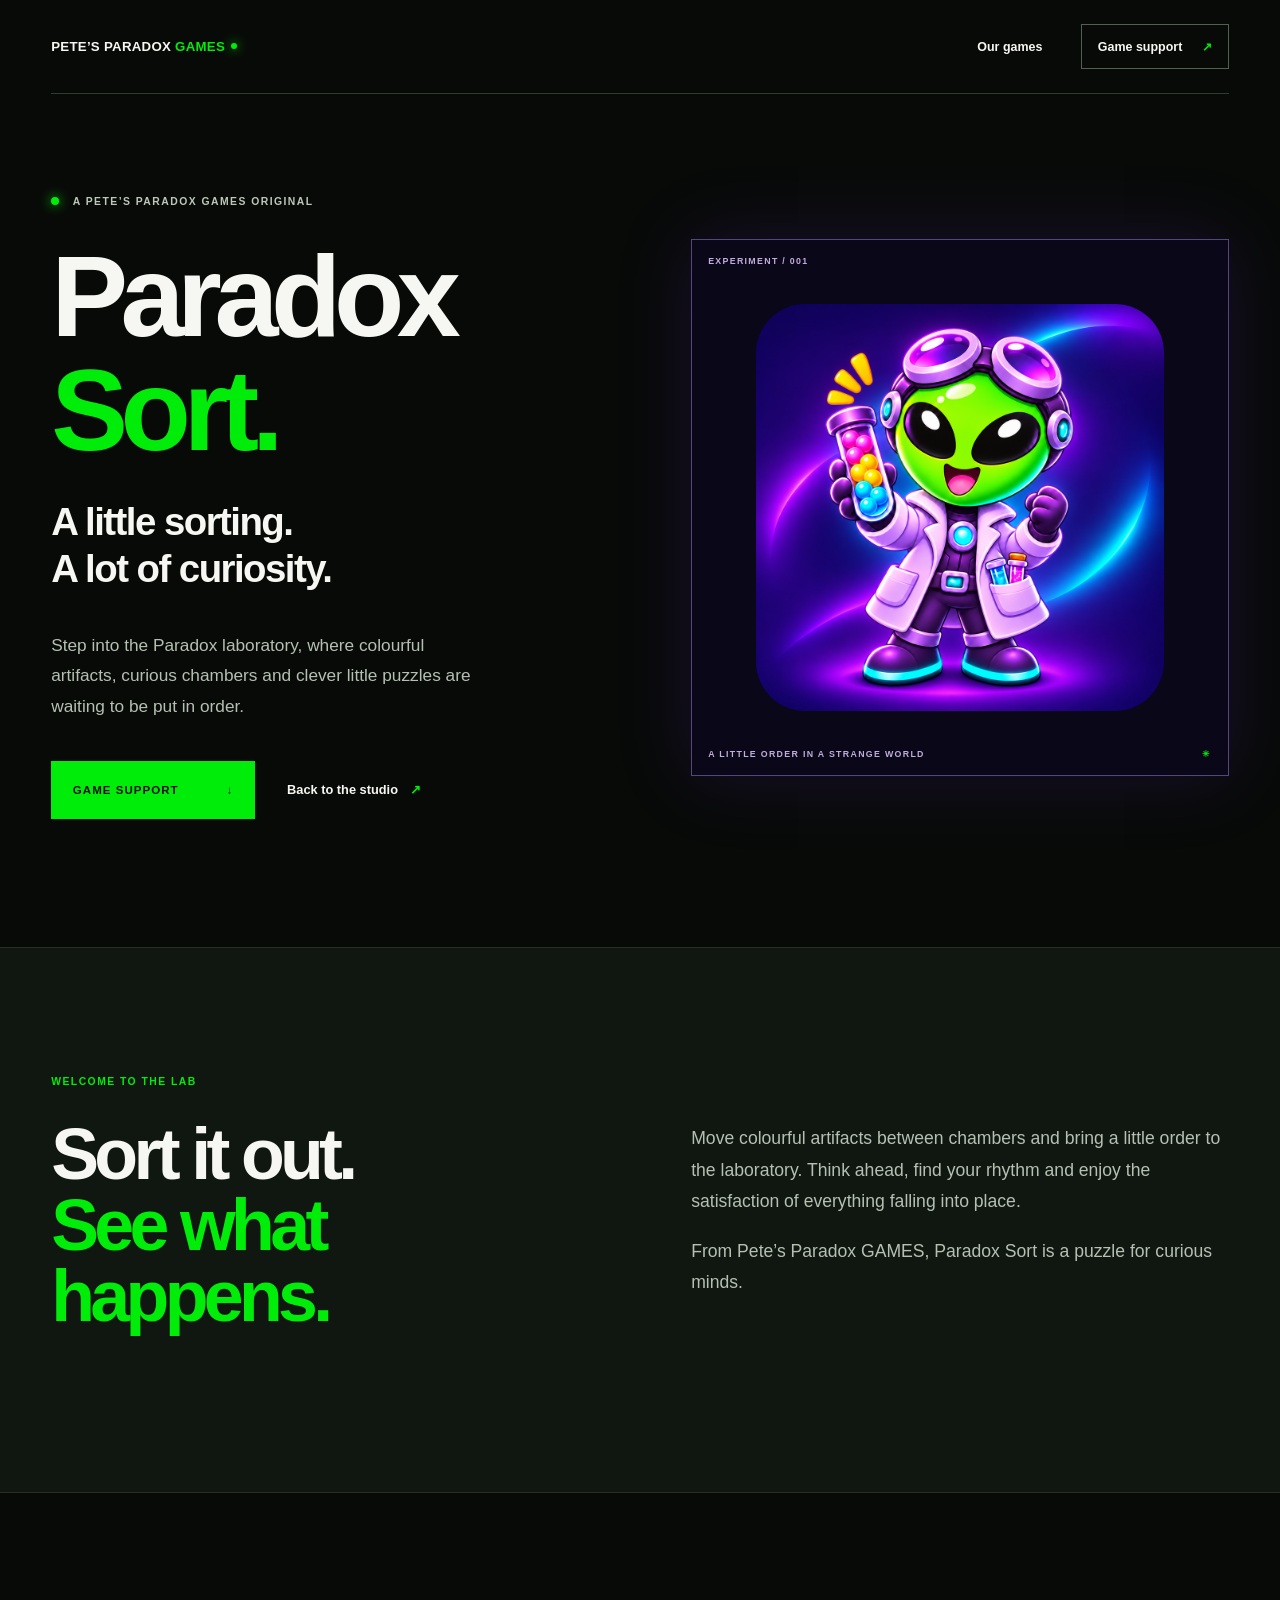
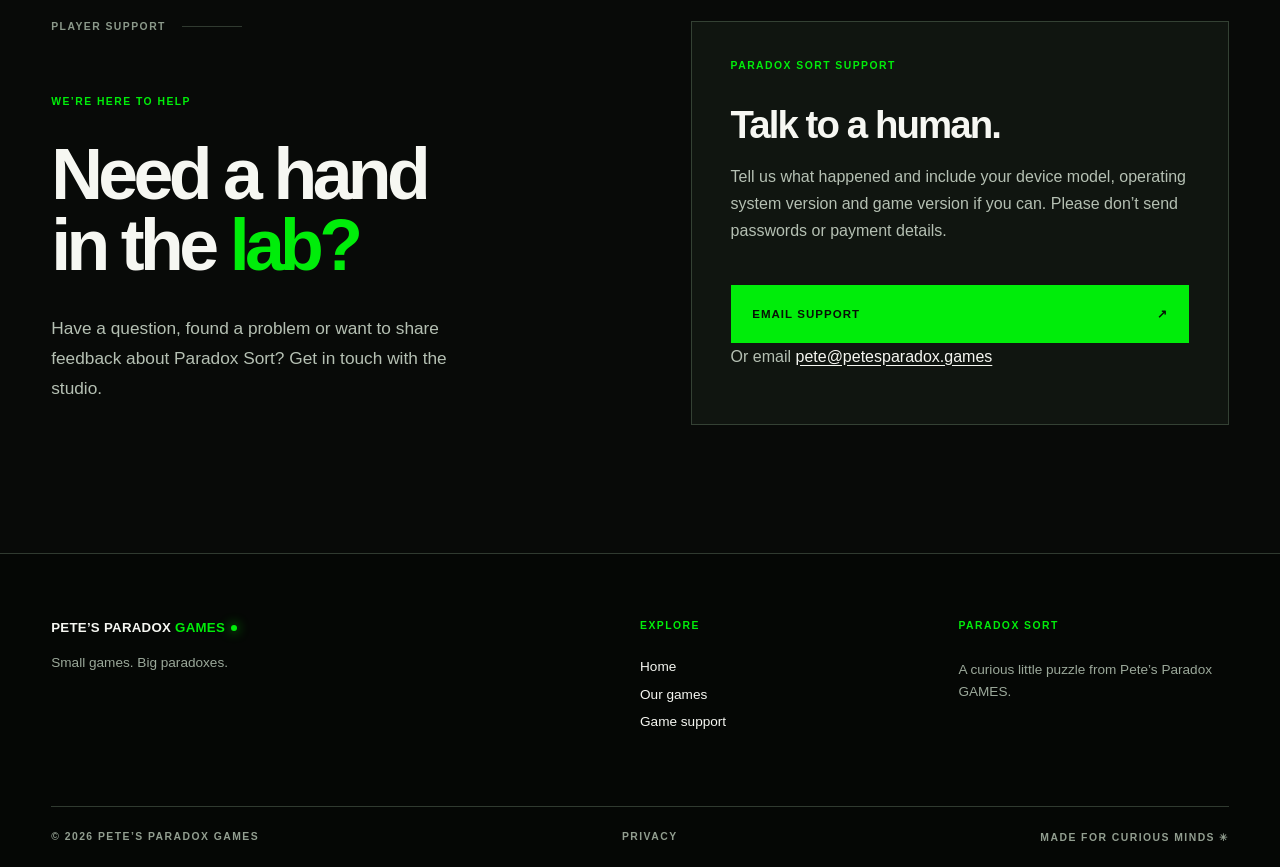
==== commit 0702801a: "Use alien artwork on Paradox Sort page" ====
--- a/paradox-sort/index.html
+++ b/paradox-sort/index.html
@@ -5,11 +5,11 @@
 <meta name="description" content="Discover Paradox Sort, a colourful sorting puzzle game from Pete’s Paradox GAMES. Find game support and contact the studio.">
 <meta name="theme-color" content="#080a08"><link rel="canonical" href="https://petesparadox.games/paradox-sort/">
 <link rel="icon" type="image/png" sizes="192x192" href="/favicon.png"><link rel="apple-touch-icon" href="/apple-touch-icon.png">
-<meta property="og:type" content="website"><meta property="og:site_name" content="Pete’s Paradox GAMES"><meta property="og:title" content="Paradox Sort — Game &amp; Support"><meta property="og:description" content="A little sorting. A lot of curiosity. Discover Paradox Sort."><meta property="og:url" content="https://petesparadox.games/paradox-sort/"><meta property="og:image" content="https://petesparadox.games/paradox-sort-icon.png"><meta name="twitter:card" content="summary_large_image">
+<meta property="og:type" content="website"><meta property="og:site_name" content="Pete’s Paradox GAMES"><meta property="og:title" content="Paradox Sort — Game &amp; Support"><meta property="og:description" content="A little sorting. A lot of curiosity. Discover Paradox Sort."><meta property="og:url" content="https://petesparadox.games/paradox-sort/"><meta property="og:image" content="https://petesparadox.games/paradox-sort-alien.png"><meta name="twitter:card" content="summary_large_image">
 <link rel="stylesheet" href="/style.css?v=paradox-sort-1"><script src="/app.js" defer></script></head>
 <body><a class="skip" href="#main">Skip to content</a>
 <header class="header wrap"><a class="brand" href="/" aria-label="Pete’s Paradox GAMES, home">PETE’S PARADOX <span>GAMES</span><i aria-hidden="true"></i></a><nav aria-label="Main navigation"><a href="/#games">Our games</a><a class="nav-contact" href="#support">Game support <span aria-hidden="true">↗</span></a></nav></header>
-<main id="main"><section class="game-hero wrap"><div class="game-hero-copy"><p class="eyebrow"><span class="dot"></span> A PETE’S PARADOX GAMES ORIGINAL</p><h1>Paradox<br><em>Sort.</em></h1><p class="game-tagline">A little sorting.<br>A lot of curiosity.</p><p class="section-copy">Step into the Paradox laboratory, where colourful artifacts, curious chambers and clever little puzzles are waiting to be put in order.</p><div class="hero-actions"><a class="button primary" href="#support">GAME SUPPORT <span aria-hidden="true">↓</span></a><a class="text-link" href="/#games">Back to the studio <span aria-hidden="true">↗</span></a></div></div><div class="game-art"><span class="game-art-label">EXPERIMENT / 001</span><img src="/paradox-sort-icon.png" width="1024" height="1024" style="height:auto" alt="Paradox Sort game icon showing colourful artifacts in two laboratory chambers"><span class="game-art-bottom">A LITTLE ORDER IN A STRANGE WORLD <span aria-hidden="true">✳</span></span></div></section>
+<main id="main"><section class="game-hero wrap"><div class="game-hero-copy"><p class="eyebrow"><span class="dot"></span> A PETE’S PARADOX GAMES ORIGINAL</p><h1>Paradox<br><em>Sort.</em></h1><p class="game-tagline">A little sorting.<br>A lot of curiosity.</p><p class="section-copy">Step into the Paradox laboratory, where colourful artifacts, curious chambers and clever little puzzles are waiting to be put in order.</p><div class="hero-actions"><a class="button primary" href="#support">GAME SUPPORT <span aria-hidden="true">↓</span></a><a class="text-link" href="/#games">Back to the studio <span aria-hidden="true">↗</span></a></div></div><div class="game-art"><span class="game-art-label">EXPERIMENT / 001</span><img src="/paradox-sort-alien.png" width="1024" height="1024" style="height:auto" alt="Paradox Sort game icon showing an alien scientist holding colourful artifacts"><span class="game-art-bottom">A LITTLE ORDER IN A STRANGE WORLD <span aria-hidden="true">✳</span></span></div></section>
 <section class="game-about"><div class="wrap game-about-grid"><div><p class="eyebrow green">WELCOME TO THE LAB</p><h2>Sort it out.<br><em>See what happens.</em></h2></div><div class="game-description"><p>Move colourful artifacts between chambers and bring a little order to the laboratory. Think ahead, find your rhythm and enjoy the satisfaction of everything falling into place.</p><p>From Pete’s Paradox GAMES, Paradox Sort is a puzzle for curious minds.</p></div></div></section>
 <section id="support" class="section wrap support-grid"><div><div class="section-index"><span>PLAYER SUPPORT</span><span class="line"></span></div><p class="eyebrow green">WE’RE HERE TO HELP</p><h2>Need a hand<br>in the <em>lab?</em></h2><p class="section-copy">Have a question, found a problem or want to share feedback about Paradox Sort? Get in touch with the studio.</p></div><div class="support-card"><p class="eyebrow green">PARADOX SORT SUPPORT</p><h3>Talk to a human.</h3><p>Tell us what happened and include your device model, operating system version and game version if you can. Please don’t send passwords or payment details.</p><a class="button primary full" href="mailto:pete@petesparadox.games?subject=Paradox%20Sort%20Support">EMAIL SUPPORT <span aria-hidden="true">↗</span></a><p class="support-address">Or email <a href="mailto:pete@petesparadox.games">pete@petesparadox.games</a></p></div></section></main>
 <footer><div class="wrap footer-top"><div><a class="brand" href="/">PETE’S PARADOX <span>GAMES</span><i aria-hidden="true"></i></a><p>Small games. Big paradoxes.</p></div><div><p class="footer-label">EXPLORE</p><a href="/">Home</a><a href="/#games">Our games</a><a href="#support">Game support</a></div><div><p class="footer-label">PARADOX SORT</p><p class="muted">A curious little puzzle from Pete’s Paradox GAMES.</p></div></div><div class="wrap footer-bottom"><span>© 2026 PETE’S PARADOX GAMES</span><a href="/privacy.html">PRIVACY</a><span>MADE FOR CURIOUS MINDS ✳</span></div></footer></body></html>
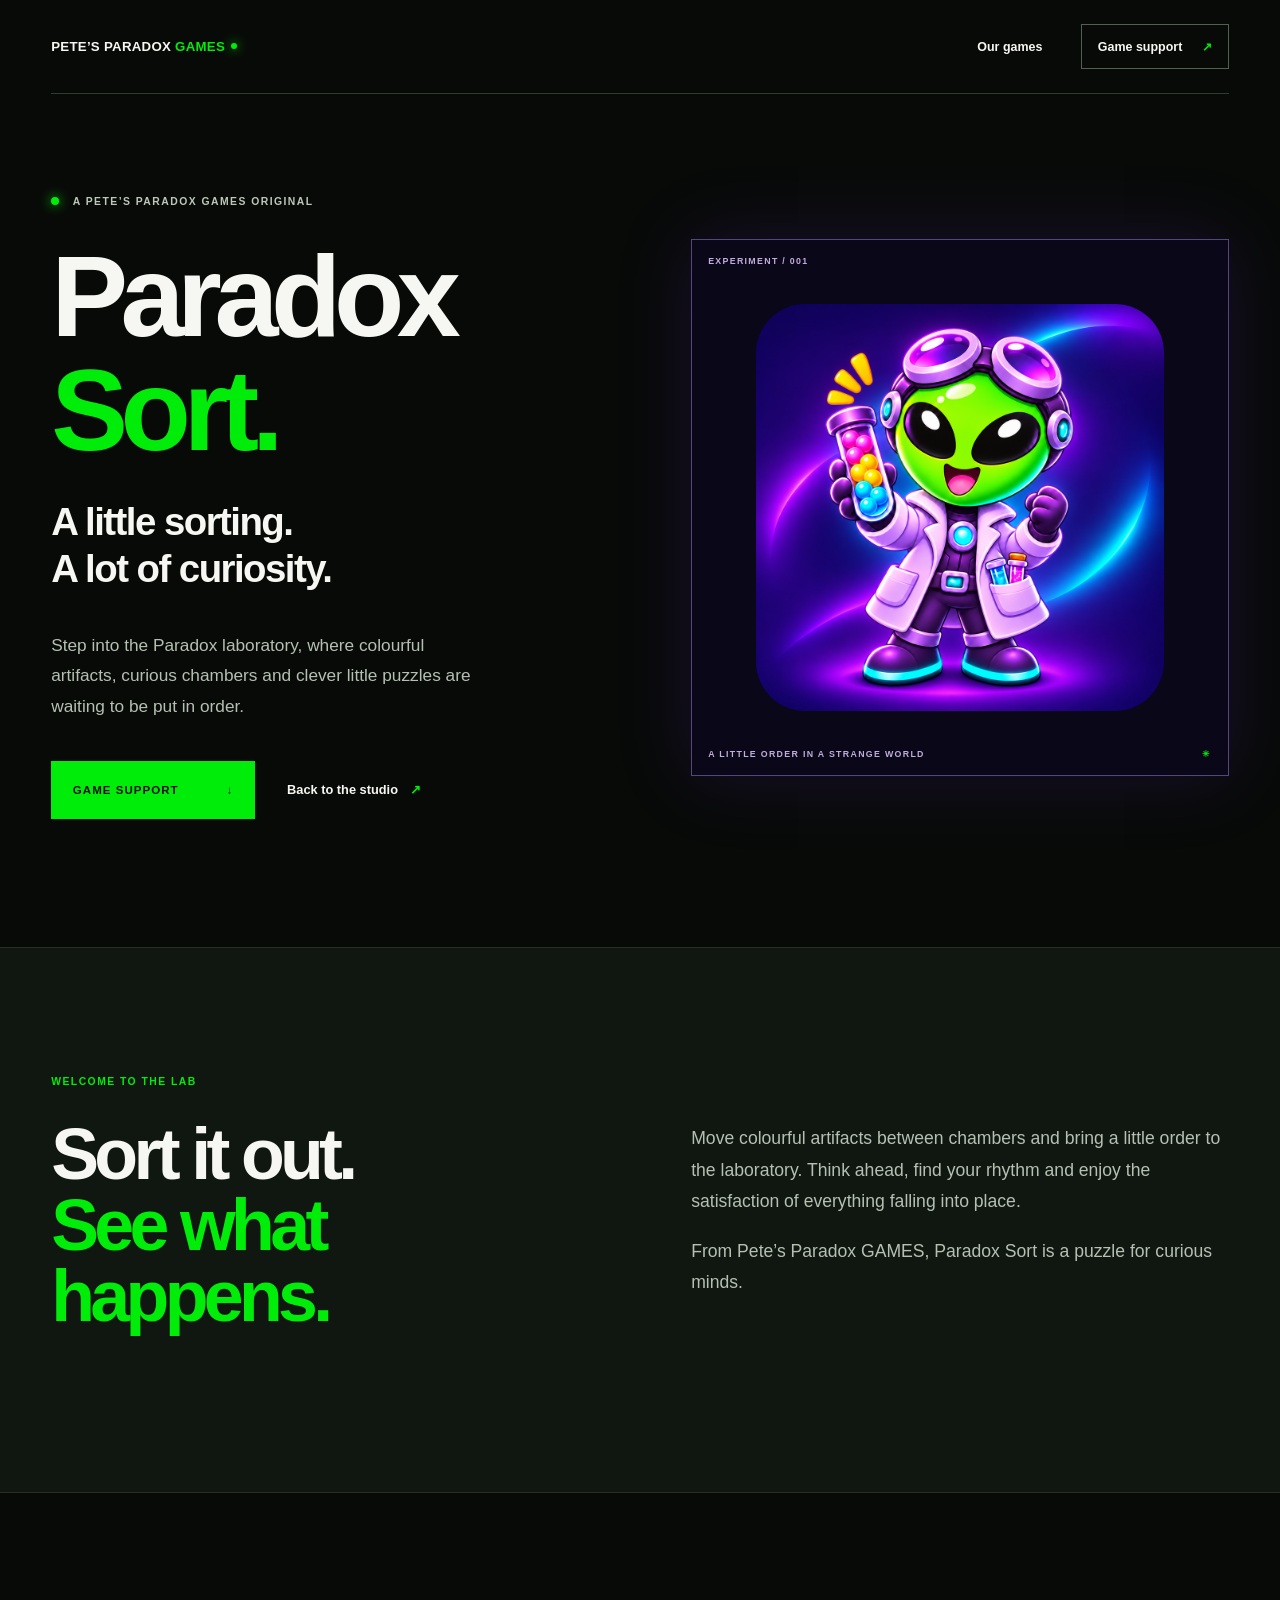
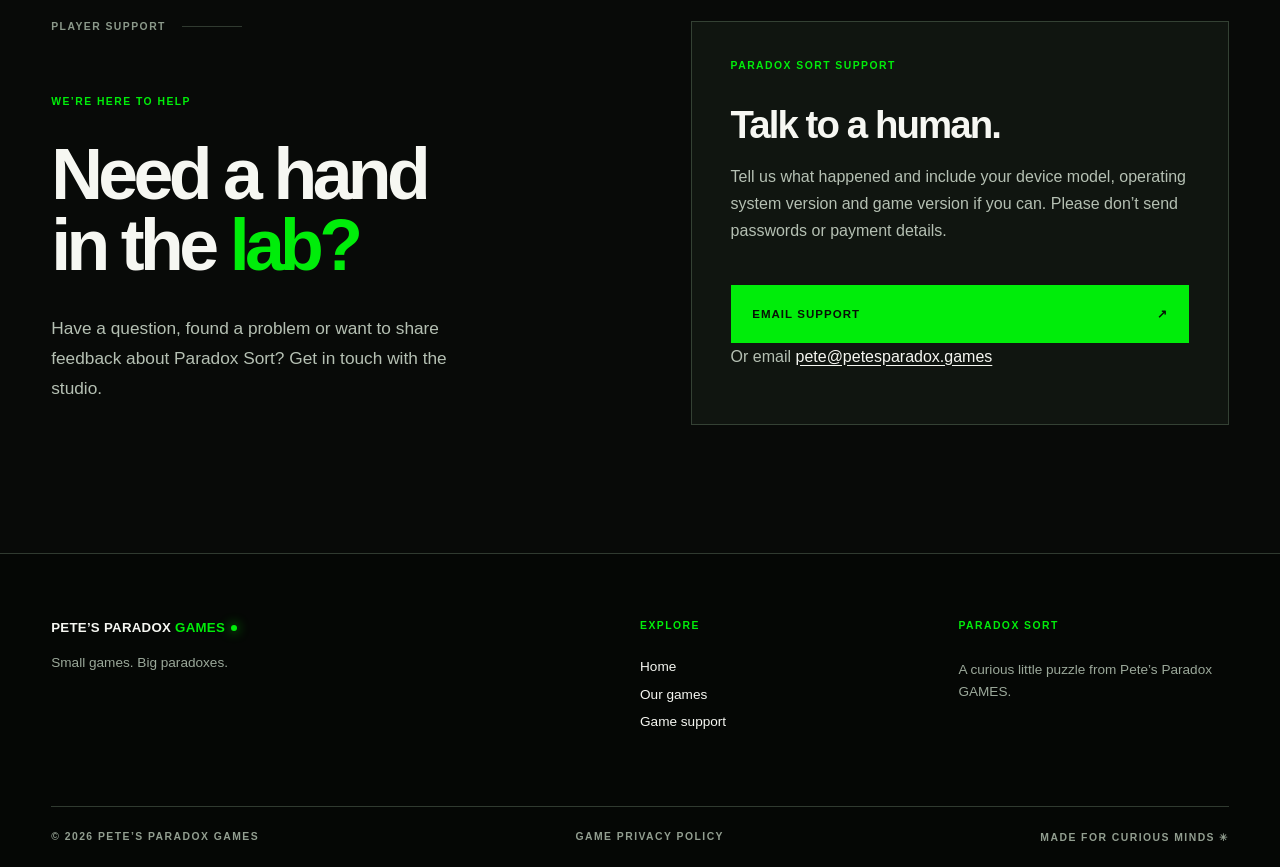
==== commit e2414c9b: "Link Paradox Sort privacy policy" ====
--- a/paradox-sort/index.html
+++ b/paradox-sort/index.html
@@ -1,15 +1,15 @@
-<!doctype html>
-<html lang="en"><head>
-<meta charset="utf-8"><meta name="viewport" content="width=device-width,initial-scale=1">
-<title>Paradox Sort — Game &amp; Support | Pete’s Paradox GAMES</title>
-<meta name="description" content="Discover Paradox Sort, a colourful sorting puzzle game from Pete’s Paradox GAMES. Find game support and contact the studio.">
-<meta name="theme-color" content="#080a08"><link rel="canonical" href="https://petesparadox.games/paradox-sort/">
-<link rel="icon" type="image/png" sizes="192x192" href="/favicon.png"><link rel="apple-touch-icon" href="/apple-touch-icon.png">
-<meta property="og:type" content="website"><meta property="og:site_name" content="Pete’s Paradox GAMES"><meta property="og:title" content="Paradox Sort — Game &amp; Support"><meta property="og:description" content="A little sorting. A lot of curiosity. Discover Paradox Sort."><meta property="og:url" content="https://petesparadox.games/paradox-sort/"><meta property="og:image" content="https://petesparadox.games/paradox-sort-alien.png"><meta name="twitter:card" content="summary_large_image">
-<link rel="stylesheet" href="/style.css?v=paradox-sort-1"><script src="/app.js" defer></script></head>
-<body><a class="skip" href="#main">Skip to content</a>
-<header class="header wrap"><a class="brand" href="/" aria-label="Pete’s Paradox GAMES, home">PETE’S PARADOX <span>GAMES</span><i aria-hidden="true"></i></a><nav aria-label="Main navigation"><a href="/#games">Our games</a><a class="nav-contact" href="#support">Game support <span aria-hidden="true">↗</span></a></nav></header>
-<main id="main"><section class="game-hero wrap"><div class="game-hero-copy"><p class="eyebrow"><span class="dot"></span> A PETE’S PARADOX GAMES ORIGINAL</p><h1>Paradox<br><em>Sort.</em></h1><p class="game-tagline">A little sorting.<br>A lot of curiosity.</p><p class="section-copy">Step into the Paradox laboratory, where colourful artifacts, curious chambers and clever little puzzles are waiting to be put in order.</p><div class="hero-actions"><a class="button primary" href="#support">GAME SUPPORT <span aria-hidden="true">↓</span></a><a class="text-link" href="/#games">Back to the studio <span aria-hidden="true">↗</span></a></div></div><div class="game-art"><span class="game-art-label">EXPERIMENT / 001</span><img src="/paradox-sort-alien.png" width="1024" height="1024" style="height:auto" alt="Paradox Sort game icon showing an alien scientist holding colourful artifacts"><span class="game-art-bottom">A LITTLE ORDER IN A STRANGE WORLD <span aria-hidden="true">✳</span></span></div></section>
-<section class="game-about"><div class="wrap game-about-grid"><div><p class="eyebrow green">WELCOME TO THE LAB</p><h2>Sort it out.<br><em>See what happens.</em></h2></div><div class="game-description"><p>Move colourful artifacts between chambers and bring a little order to the laboratory. Think ahead, find your rhythm and enjoy the satisfaction of everything falling into place.</p><p>From Pete’s Paradox GAMES, Paradox Sort is a puzzle for curious minds.</p></div></div></section>
-<section id="support" class="section wrap support-grid"><div><div class="section-index"><span>PLAYER SUPPORT</span><span class="line"></span></div><p class="eyebrow green">WE’RE HERE TO HELP</p><h2>Need a hand<br>in the <em>lab?</em></h2><p class="section-copy">Have a question, found a problem or want to share feedback about Paradox Sort? Get in touch with the studio.</p></div><div class="support-card"><p class="eyebrow green">PARADOX SORT SUPPORT</p><h3>Talk to a human.</h3><p>Tell us what happened and include your device model, operating system version and game version if you can. Please don’t send passwords or payment details.</p><a class="button primary full" href="mailto:pete@petesparadox.games?subject=Paradox%20Sort%20Support">EMAIL SUPPORT <span aria-hidden="true">↗</span></a><p class="support-address">Or email <a href="mailto:pete@petesparadox.games">pete@petesparadox.games</a></p></div></section></main>
-<footer><div class="wrap footer-top"><div><a class="brand" href="/">PETE’S PARADOX <span>GAMES</span><i aria-hidden="true"></i></a><p>Small games. Big paradoxes.</p></div><div><p class="footer-label">EXPLORE</p><a href="/">Home</a><a href="/#games">Our games</a><a href="#support">Game support</a></div><div><p class="footer-label">PARADOX SORT</p><p class="muted">A curious little puzzle from Pete’s Paradox GAMES.</p></div></div><div class="wrap footer-bottom"><span>© 2026 PETE’S PARADOX GAMES</span><a href="/privacy.html">PRIVACY</a><span>MADE FOR CURIOUS MINDS ✳</span></div></footer></body></html>
+<!doctype html>
+<html lang="en"><head>
+<meta charset="utf-8"><meta name="viewport" content="width=device-width,initial-scale=1">
+<title>Paradox Sort — Game &amp; Support | Pete’s Paradox GAMES</title>
+<meta name="description" content="Discover Paradox Sort, a colourful sorting puzzle game from Pete’s Paradox GAMES. Find game support and contact the studio.">
+<meta name="theme-color" content="#080a08"><link rel="canonical" href="https://petesparadox.games/paradox-sort/">
+<link rel="icon" type="image/png" sizes="192x192" href="/favicon.png"><link rel="apple-touch-icon" href="/apple-touch-icon.png">
+<meta property="og:type" content="website"><meta property="og:site_name" content="Pete’s Paradox GAMES"><meta property="og:title" content="Paradox Sort — Game &amp; Support"><meta property="og:description" content="A little sorting. A lot of curiosity. Discover Paradox Sort."><meta property="og:url" content="https://petesparadox.games/paradox-sort/"><meta property="og:image" content="https://petesparadox.games/paradox-sort-alien.png"><meta name="twitter:card" content="summary_large_image">
+<link rel="stylesheet" href="/style.css?v=paradox-sort-1"><script src="/app.js" defer></script></head>
+<body><a class="skip" href="#main">Skip to content</a>
+<header class="header wrap"><a class="brand" href="/" aria-label="Pete’s Paradox GAMES, home">PETE’S PARADOX <span>GAMES</span><i aria-hidden="true"></i></a><nav aria-label="Main navigation"><a href="/#games">Our games</a><a class="nav-contact" href="#support">Game support <span aria-hidden="true">↗</span></a></nav></header>
+<main id="main"><section class="game-hero wrap"><div class="game-hero-copy"><p class="eyebrow"><span class="dot"></span> A PETE’S PARADOX GAMES ORIGINAL</p><h1>Paradox<br><em>Sort.</em></h1><p class="game-tagline">A little sorting.<br>A lot of curiosity.</p><p class="section-copy">Step into the Paradox laboratory, where colourful artifacts, curious chambers and clever little puzzles are waiting to be put in order.</p><div class="hero-actions"><a class="button primary" href="#support">GAME SUPPORT <span aria-hidden="true">↓</span></a><a class="text-link" href="/#games">Back to the studio <span aria-hidden="true">↗</span></a></div></div><div class="game-art"><span class="game-art-label">EXPERIMENT / 001</span><img src="/paradox-sort-alien.png" width="1024" height="1024" style="height:auto" alt="Paradox Sort game icon showing an alien scientist holding colourful artifacts"><span class="game-art-bottom">A LITTLE ORDER IN A STRANGE WORLD <span aria-hidden="true">✳</span></span></div></section>
+<section class="game-about"><div class="wrap game-about-grid"><div><p class="eyebrow green">WELCOME TO THE LAB</p><h2>Sort it out.<br><em>See what happens.</em></h2></div><div class="game-description"><p>Move colourful artifacts between chambers and bring a little order to the laboratory. Think ahead, find your rhythm and enjoy the satisfaction of everything falling into place.</p><p>From Pete’s Paradox GAMES, Paradox Sort is a puzzle for curious minds.</p></div></div></section>
+<section id="support" class="section wrap support-grid"><div><div class="section-index"><span>PLAYER SUPPORT</span><span class="line"></span></div><p class="eyebrow green">WE’RE HERE TO HELP</p><h2>Need a hand<br>in the <em>lab?</em></h2><p class="section-copy">Have a question, found a problem or want to share feedback about Paradox Sort? Get in touch with the studio.</p></div><div class="support-card"><p class="eyebrow green">PARADOX SORT SUPPORT</p><h3>Talk to a human.</h3><p>Tell us what happened and include your device model, operating system version and game version if you can. Please don’t send passwords or payment details.</p><a class="button primary full" href="mailto:pete@petesparadox.games?subject=Paradox%20Sort%20Support">EMAIL SUPPORT <span aria-hidden="true">↗</span></a><p class="support-address">Or email <a href="mailto:pete@petesparadox.games">pete@petesparadox.games</a></p></div></section></main>
+<footer><div class="wrap footer-top"><div><a class="brand" href="/">PETE’S PARADOX <span>GAMES</span><i aria-hidden="true"></i></a><p>Small games. Big paradoxes.</p></div><div><p class="footer-label">EXPLORE</p><a href="/">Home</a><a href="/#games">Our games</a><a href="#support">Game support</a></div><div><p class="footer-label">PARADOX SORT</p><p class="muted">A curious little puzzle from Pete’s Paradox GAMES.</p></div></div><div class="wrap footer-bottom"><span>© 2026 PETE’S PARADOX GAMES</span><a href="/privacy-policy/">GAME PRIVACY POLICY</a><span>MADE FOR CURIOUS MINDS ✳</span></div></footer></body></html>
